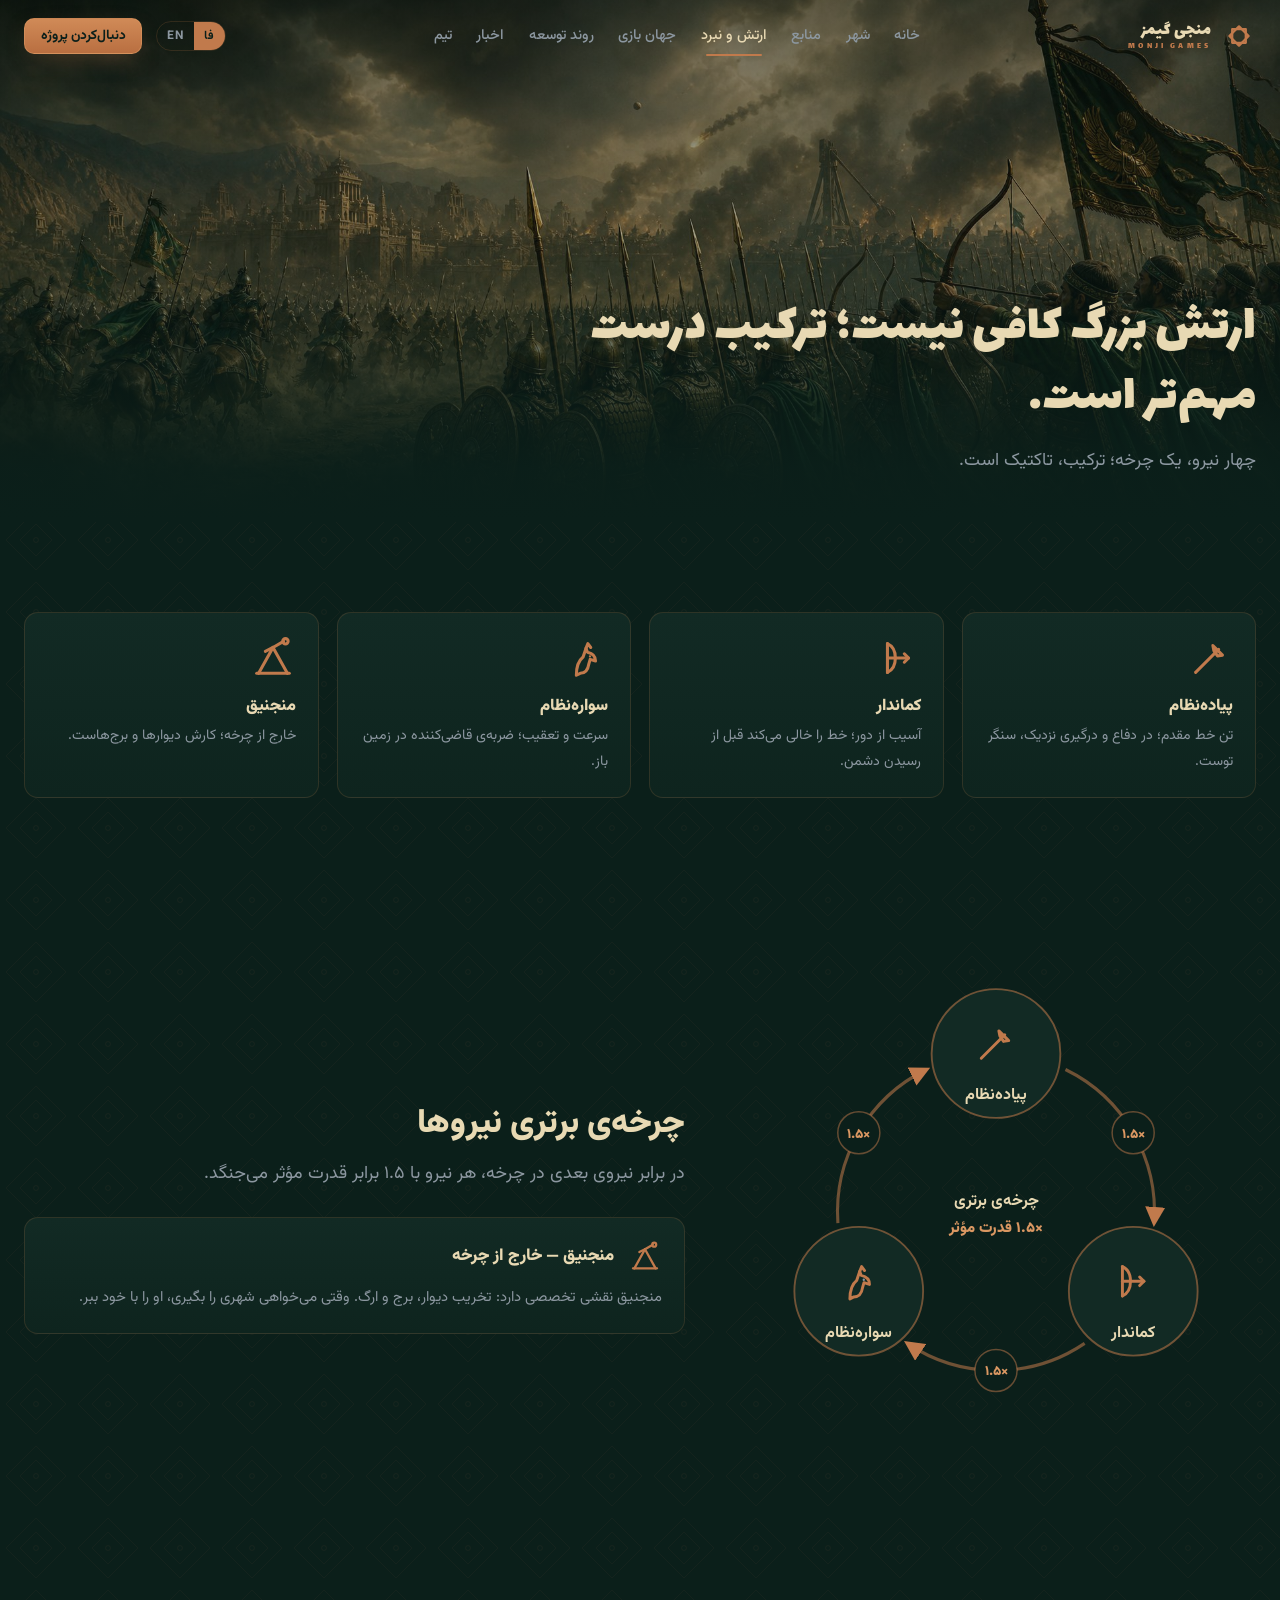
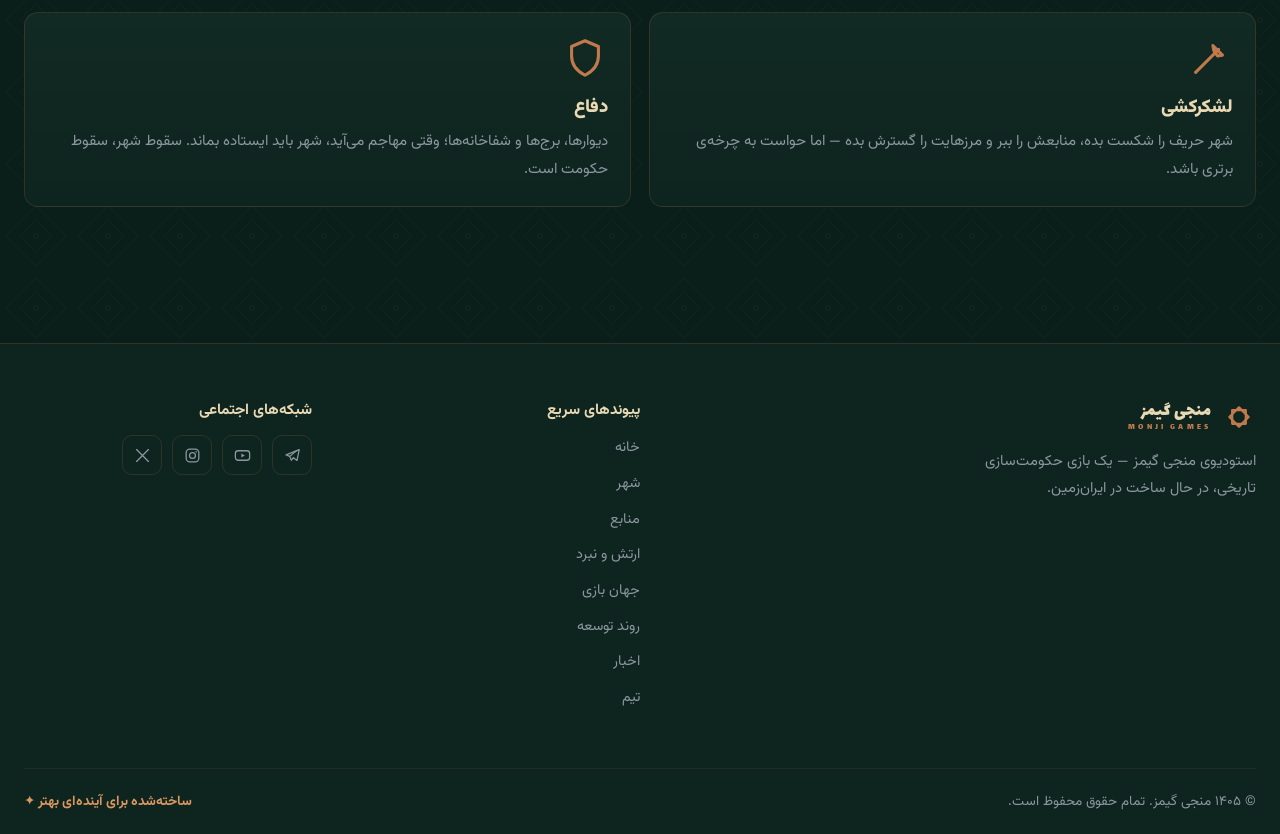
==== army.html @ e93cd84f "سایت منجی" ====
<!doctype html>
<html lang="fa" dir="rtl">
<head>
  <meta charset="utf-8">
  <meta name="viewport" content="width=device-width, initial-scale=1">
  <title data-i18n="title.army">ارتش و نبرد — منجی گیمز</title>
  <meta name="description" content="چهار نیروی ارتش منجی و چرخه‌ی برتری آن‌ها؛ منجنیق، لشکرکشی و دفاع.">
  <link rel="icon" type="image/svg+xml" href="images/favicon.svg">
  <link rel="stylesheet" href="assets/css/fonts.css">
  <link rel="stylesheet" href="assets/css/main.css">
</head>
<body data-page="army">
  <a class="skip" href="#main">پرش به محتوا</a>
  <header id="siteHeader" class="site-header"></header>

  <main id="main">
    <!-- آرتورک سینمایی میدان نبرد + تیتر (spec §6.4) -->
    <section class="page-hero">
      <div class="ph-bg"><img src="images/battle-hero.jpg" alt="میدان نبرد — پیاده‌نظام، کماندار، سواره‌نظام و منجنیق"></div>
      <div class="container">
        <h1 data-i18n="army.hero.t">ارتش بزرگ کافی نیست؛ ترکیب درست مهم‌تر است.</h1>
        <p class="lead" data-i18n="army.hero.s">چهار نیرو، یک چرخه؛ ترکیب، تاکتیک است.</p>
      </div>
    </section>

    <!-- ۴ کارت نیرو -->
    <section class="section">
      <div class="container">
        <div class="unit-grid">
          <article class="card unit-card reveal">
            <span class="fc-icon"><svg viewBox="0 0 24 24" fill="none" stroke="currentColor" stroke-width="1.6" stroke-linecap="round" stroke-linejoin="round" aria-hidden="true"><path d="M4.5 19.5l12-12"/><path d="M13.5 5.5l5 5-2.6.4L14 8.1z"/></svg></span>
            <h3 data-i18n="army.u1.t">پیاده‌نظام</h3>
            <p data-i18n="army.u1.l">تن خط مقدم؛ در دفاع و درگیری نزدیک، سنگر توست.</p>
          </article>
          <article class="card unit-card reveal">
            <span class="fc-icon"><svg viewBox="0 0 24 24" fill="none" stroke="currentColor" stroke-width="1.6" stroke-linecap="round" stroke-linejoin="round" aria-hidden="true"><path d="M6.5 4.5c5.5 2.5 5.5 12.5 0 15"/><path d="M6.5 4.5v15"/><path d="M6.5 12h11"/><path d="M17.5 12l-2.2-2.2M17.5 12l-2.2 2.2"/></svg></span>
            <h3 data-i18n="army.u2.t">کماندار</h3>
            <p data-i18n="army.u2.l">آسیب از دور؛ خط را خالی می‌کند قبل از رسیدن دشمن.</p>
          </article>
          <article class="card unit-card reveal">
            <span class="fc-icon"><svg viewBox="0 0 24 24" fill="none" stroke="currentColor" stroke-width="1.6" stroke-linecap="round" stroke-linejoin="round" aria-hidden="true"><path d="M7.5 21c0-4.5 1-7.5 3.5-9.5L12.5 7l.8 2c2.8.6 4.2 2.4 4.2 4.6l-2.8-.9-.7 2.4c-.5 3.3-2.3 4.9-4.5 4.9z"/><circle cx="14.6" cy="11.2" r=".6" fill="currentColor" stroke="none"/><path d="M12.5 7l1-2.5 1.5 2"/></svg></span>
            <h3 data-i18n="army.u3.t">سواره‌نظام</h3>
            <p data-i18n="army.u3.l">سرعت و تعقیب؛ ضربه‌ی قاضی‌کننده در زمین باز.</p>
          </article>
          <article class="card unit-card reveal">
            <span class="fc-icon"><svg viewBox="0 0 24 24" fill="none" stroke="currentColor" stroke-width="1.6" stroke-linecap="round" stroke-linejoin="round" aria-hidden="true"><path d="M4.5 20L12 6.5l7.5 13.5"/><path d="M3.5 20h17"/><path d="M12 6.5l5.5-3.2"/><circle cx="18.5" cy="3.3" r="1.4"/><path d="M12 6.5l-4 2"/></svg></span>
            <h3 data-i18n="army.u4.t">منجنیق</h3>
            <p data-i18n="army.u4.l">خارج از چرخه؛ کارش دیوارها و برج‌هاست.</p>
          </article>
        </div>
      </div>
    </section>

    <!-- چرخه برتری نیروها (SVG مقیاس‌پذیر با Viewbox نسبی) + منجنیق جدا -->
    <section class="section-sm">
      <div class="container">
        <div class="cycle-wrap reveal">
          <div id="cycleSvg" aria-label="چرخه‌ی برتری نیروها"></div>
          <div class="cycle-aside">
            <h2 class="h-section" data-i18n="army.cycle.h">چرخه‌ی برتری نیروها</h2>
            <p class="lead" data-i18n="army.cycle.note">در برابر نیروی بعدی در چرخه، هر نیرو با ۱.۵ برابر قدرت مؤثر می‌جنگد.</p>
            <div class="card treb-note">
              <div class="treb-head">
                <span class="fc-icon sm"><svg viewBox="0 0 24 24" fill="none" stroke="currentColor" stroke-width="1.6" stroke-linecap="round" stroke-linejoin="round" aria-hidden="true"><path d="M4.5 20L12 6.5l7.5 13.5"/><path d="M3.5 20h17"/><path d="M12 6.5l5.5-3.2"/><circle cx="18.5" cy="3.3" r="1.4"/><path d="M12 6.5l-4 2"/></svg></span>
                <h3 data-i18n="army.treb.h">منجنیق — خارج از چرخه</h3>
              </div>
              <p data-i18n="army.treb.p">منجنیق نقشی تخصصی دارد: تخریب دیوار، برج و ارگ. وقتی می‌خواهی شهری را بگیری، او را با خود ببر.</p>
            </div>
          </div>
        </div>
      </div>
    </section>

    <!-- دو کارت پایانی: لشکرکشی / دفاع -->
    <section class="section-sm">
      <div class="container">
        <div class="camp-grid">
          <article class="card camp-card reveal">
            <span class="fc-icon"><svg viewBox="0 0 24 24" fill="none" stroke="currentColor" stroke-width="1.6" stroke-linecap="round" stroke-linejoin="round" aria-hidden="true"><path d="M4.5 19.5l12-12"/><path d="M13.5 5.5l5 5-2.6.4L14 8.1z"/></svg></span>
            <h3 data-i18n="army.camp.h">لشکرکشی</h3>
            <p data-i18n="army.camp.p">شهر حریف را شکست بده، منابعش را ببر و مرزهایت را گسترش بده — اما حواست به چرخه‌ی برتری باشد.</p>
          </article>
          <article class="card camp-card reveal">
            <span class="fc-icon"><svg viewBox="0 0 24 24" fill="none" stroke="currentColor" stroke-width="1.6" stroke-linecap="round" stroke-linejoin="round" aria-hidden="true"><path d="M12 3l7 3v5c0 5-3 8-7 10-4-2-7-5-7-10V6z"/></svg></span>
            <h3 data-i18n="army.def.h">دفاع</h3>
            <p data-i18n="army.def.p">دیوارها، برج‌ها و شفاخانه‌ها؛ وقتی مهاجم می‌آید، شهر باید ایستاده بماند. سقوط شهر، سقوط حکومت است.</p>
          </article>
        </div>
      </div>
    </section>
  </main>

  <footer id="siteFooter" class="site-footer"></footer>
  <div id="modals"></div>

  <script>window.MJ_CONFIG = window.MJ_CONFIG || {};</script>
  <script src="assets/js/i18n.js"></script>
  <script src="assets/js/data-fallback.js"></script>
  <script src="assets/js/main.js"></script>
</body>
</html>
---- assets/css/fonts.css ----
@font-face{font-family:'Cinzel';font-style:normal;font-weight:600;font-display:swap;src:url('../fonts/Cinzel-600-latin.woff2') format('woff2');}
@font-face{font-family:'Cinzel';font-style:normal;font-weight:700;font-display:swap;src:url('../fonts/Cinzel-700-latin.woff2') format('woff2');}
@font-face{font-family:'Cormorant';font-style:italic;font-weight:500;font-display:swap;src:url('../fonts/Cormorant-500i-latin.woff2') format('woff2');}
@font-face{font-family:'Cormorant';font-style:normal;font-weight:500;font-display:swap;src:url('../fonts/Cormorant-500-latin.woff2') format('woff2');}
@font-face{font-family:'Cormorant';font-style:normal;font-weight:600;font-display:swap;src:url('../fonts/Cormorant-600-latin.woff2') format('woff2');}
@font-face{font-family:'Inter';font-style:normal;font-weight:400;font-display:swap;src:url('../fonts/Inter-400-latin.woff2') format('woff2');}
@font-face{font-family:'Inter';font-style:normal;font-weight:600;font-display:swap;src:url('../fonts/Inter-600-latin.woff2') format('woff2');}
@font-face{font-family:'Inter';font-style:normal;font-weight:700;font-display:swap;src:url('../fonts/Inter-700-latin.woff2') format('woff2');}
@font-face{font-family:'Lalezar';font-style:normal;font-weight:400;font-display:swap;src:url('../fonts/Lalezar-400-arabic.woff2') format('woff2');}
@font-face{font-family:'Lalezar';font-style:normal;font-weight:400;font-display:swap;src:url('../fonts/Lalezar-400-latin.woff2') format('woff2');}
@font-face{font-family:'Vazirmatn';font-style:normal;font-weight:400;font-display:swap;src:url('../fonts/Vazirmatn-400-arabic.woff2') format('woff2');}
@font-face{font-family:'Vazirmatn';font-style:normal;font-weight:400;font-display:swap;src:url('../fonts/Vazirmatn-400-latin.woff2') format('woff2');}
@font-face{font-family:'Vazirmatn';font-style:normal;font-weight:500;font-display:swap;src:url('../fonts/Vazirmatn-500-arabic.woff2') format('woff2');}
@font-face{font-family:'Vazirmatn';font-style:normal;font-weight:500;font-display:swap;src:url('../fonts/Vazirmatn-500-latin.woff2') format('woff2');}
@font-face{font-family:'Vazirmatn';font-style:normal;font-weight:700;font-display:swap;src:url('../fonts/Vazirmatn-700-arabic.woff2') format('woff2');}
@font-face{font-family:'Vazirmatn';font-style:normal;font-weight:700;font-display:swap;src:url('../fonts/Vazirmatn-700-latin.woff2') format('woff2');}
@font-face{font-family:'Vazirmatn';font-style:normal;font-weight:900;font-display:swap;src:url('../fonts/Vazirmatn-900-arabic.woff2') format('woff2');}
@font-face{font-family:'Vazirmatn';font-style:normal;font-weight:900;font-display:swap;src:url('../fonts/Vazirmatn-900-latin.woff2') format('woff2');}
@font-face{font-family:'Gulzar';font-style:normal;font-weight:400;font-display:swap;src:url('../fonts/Gulzar-400-arabic.woff2') format('woff2');}
@font-face{font-family:'Gulzar';font-style:normal;font-weight:400;font-display:swap;src:url('../fonts/Gulzar-400-latin.woff2') format('woff2');}
---- assets/css/main.css ----
/* ============================================================
   Monji Games — Design System (spec §2)
   Palette: deep emerald / copper / desert beige
   ============================================================ */

:root {
  --bg: #0B1F1A;
  --surface: #122A24;
  --surface-2: #0E241E;
  --copper: #C17A4C;
  --copper-light: #DA9762;
  --copper-dim: rgba(193, 122, 76, .22);
  --beige: #E8D9B3;
  --steel: #8C97A0;
  --abyss: #05100D;
  --line: rgba(193, 122, 76, .18);
  --font-body: 'Vazirmatn', 'Inter', system-ui, sans-serif;
  --font-display: 'Lalezar', 'Cinzel', serif;
  --font-quote: 'Gulzar', 'Cormorant', serif;
  --radius: 14px;
  --header-h: 72px;
  --maxw: 1360px;
  --pattern: url("data:image/svg+xml,%3Csvg xmlns='http://www.w3.org/2000/svg' width='72' height='72' viewBox='0 0 72 72'%3E%3Cg fill='none' stroke='%23C17A4C' stroke-opacity='0.05'%3E%3Cpath d='M36 6L66 36L36 66L6 36Z'/%3E%3Cpath d='M36 20L52 36L36 52L20 36Z'/%3E%3Ccircle cx='36' cy='36' r='2.5'/%3E%3C/g%3E%3C/svg%3E");
}

html[lang="en"] {
  --font-body: 'Inter', 'Vazirmatn', system-ui, sans-serif;
  --font-display: 'Cinzel', 'Lalezar', serif;
  --font-quote: 'Cormorant', 'Gulzar', serif;
}

/* ---------- base ---------- */
* { box-sizing: border-box; }
html { scroll-behavior: smooth; }
body {
  margin: 0;
  background-color: var(--bg);
  background-image: var(--pattern);
  color: var(--steel);
  font-family: var(--font-body);
  font-size: 16px;
  line-height: 1.85;
  -webkit-font-smoothing: antialiased;
  min-height: 100vh;
}
body.no-scroll { overflow: hidden; }
img { max-width: 100%; display: block; }
a { color: inherit; text-decoration: none; }
button { font-family: inherit; cursor: pointer; }
h1, h2, h3, h4 { color: var(--beige); line-height: 1.4; margin: 0; font-weight: 900; }
::selection { background: rgba(193, 122, 76, .35); color: var(--beige); }
:focus-visible { outline: 2px solid var(--copper-light); outline-offset: 2px; border-radius: 4px; }

.skip {
  position: absolute; inset-inline-start: 12px; top: -70px; z-index: 200;
  background: var(--copper); color: #0B1F1A; padding: .6em 1.1em; border-radius: 8px;
  font-weight: 700; transition: top .2s;
}
.skip:focus { top: 12px; }

/* ---------- layout ---------- */
.container { width: 100%; max-width: var(--maxw); margin-inline: auto; padding-inline: 24px; }
.section { padding-block: clamp(48px, 7vw, 96px); position: relative; }
.section-sm { padding-block: clamp(32px, 5vw, 64px); position: relative; }
.lead { font-size: clamp(1rem, 1.4vw, 1.12rem); color: var(--steel); max-width: 62ch; margin: 0; }
.center { margin-inline: auto; text-align: center; }
.eyebrow { color: var(--copper-light); font-size: .85rem; letter-spacing: .16em; font-weight: 700; margin: 0 0 4px; }

.h-section { font-size: clamp(1.55rem, 2.6vw, 2.2rem); }
html[lang="en"] .h-section { font-family: var(--font-display); font-weight: 700; letter-spacing: .02em; }

/* ---------- ornament divider ---------- */
.ornament { display: flex; align-items: center; justify-content: center; gap: 12px; color: var(--copper); margin-block: 6px; }
.ornament::before, .ornament::after {
  content: ""; height: 1px; width: min(150px, 24vw);
  background: linear-gradient(90deg, transparent, var(--copper-dim));
}
.ornament::after { background: linear-gradient(90deg, var(--copper-dim), transparent); }
.ornament svg { width: 13px; height: 13px; flex: 0 0 auto; }

/* ---------- buttons ---------- */
.btn {
  display: inline-flex; align-items: center; justify-content: center; gap: .6em;
  padding: .72em 1.55em; border-radius: 10px; border: 1px solid transparent;
  font-weight: 700; font-size: .95rem; line-height: 1.5; transition: all .25s ease;
  font-family: var(--font-body);
}
.btn-primary {
  background: linear-gradient(180deg, #D08A57, #B96F41); color: #0B1F1A;
  border-color: rgba(218, 151, 98, .55);
  box-shadow: 0 8px 26px -10px rgba(193, 122, 76, .5);
}
.btn-primary:hover { background: linear-gradient(180deg, #DA9762, #C17A4C); transform: translateY(-2px); box-shadow: 0 12px 30px -10px rgba(193, 122, 76, .65); }
.btn-outline { background: transparent; color: var(--beige); border-color: var(--copper-dim); }
.btn-outline:hover { border-color: var(--copper); color: var(--copper-light); background: rgba(193, 122, 76, .08); }
.btn-sm { padding: .5em 1.15em; font-size: .85rem; }

/* ---------- header ---------- */
.site-header {
  position: fixed; inset-inline: 0; top: 0; z-index: 90;
  border-bottom: 1px solid transparent;
  transition: background .35s ease, border-color .35s ease, box-shadow .35s ease;
}
.site-header.solid {
  background: rgba(11, 31, 26, .9);
  backdrop-filter: blur(14px); -webkit-backdrop-filter: blur(14px);
  border-bottom-color: var(--line);
  box-shadow: 0 10px 30px -18px rgba(0, 0, 0, .6);
}
.header-inner { display: flex; align-items: center; gap: 20px; height: var(--header-h); position: relative; }
.logo { display: inline-flex; align-items: center; gap: 11px; }
.logo-mark { display: grid; place-items: center; }
.logo-mark svg { width: 34px; height: 34px; color: var(--copper); }
.logo-text { display: flex; flex-direction: column; line-height: 1.25; }
.logo-text b { color: var(--beige); font-family: var(--font-display); font-weight: 400; font-size: 1.12rem; }
html[lang="en"] .logo-text b { font-weight: 700; }
.logo-text i { font-style: normal; font-family: var(--font-display); font-size: .52rem; letter-spacing: .38em; color: var(--copper); }
.main-nav { display: flex; gap: 2px; margin-inline: auto; }
.nav-link {
  padding: .5em .78em; color: var(--steel); font-size: .9rem; font-weight: 500;
  border-radius: 8px; position: relative; white-space: nowrap; transition: color .2s;
}
.nav-link:hover { color: var(--beige); }
.nav-link[aria-current="page"] { color: var(--beige); }
.nav-link[aria-current="page"]::after {
  content: ""; position: absolute; inset-inline: 16px; bottom: 1px; height: 2px;
  background: var(--copper); border-radius: 2px;
}
.header-actions { display: flex; align-items: center; gap: 14px; }
.lang-switch { display: flex; border: 1px solid var(--line); border-radius: 999px; overflow: hidden; }
.lang-btn {
  background: transparent; border: 0; color: var(--steel); font-size: .75rem; font-weight: 700;
  padding: .4em .85em; letter-spacing: .06em; transition: all .2s;
}
.lang-btn:hover { color: var(--beige); }
.lang-btn[aria-pressed="true"] { background: var(--copper); color: #0B1F1A; }

.menu-btn { display: none; flex-direction: column; gap: 5px; background: none; border: 0; width: 44px; height: 44px; align-items: center; justify-content: center; }
.menu-btn span { width: 22px; height: 2px; background: var(--beige); border-radius: 2px; transition: transform .3s, opacity .3s; }
.menu-btn.open span:nth-child(1) { transform: translateY(7px) rotate(45deg); }
.menu-btn.open span:nth-child(2) { opacity: 0; }
.menu-btn.open span:nth-child(3) { transform: translateY(-7px) rotate(-45deg); }

/* mobile menu */
.mobile-menu {
  position: fixed; inset: 0; z-index: 80;
  background: rgba(5, 16, 13, .97);
  backdrop-filter: blur(10px); -webkit-backdrop-filter: blur(10px);
  display: flex; flex-direction: column; padding: calc(var(--header-h) + 18px) 26px 40px;
  opacity: 0; visibility: hidden; transform: translateY(-10px);
  transition: opacity .3s, transform .3s, visibility .3s;
  overflow-y: auto;
}
.mobile-menu.open { opacity: 1; visibility: visible; transform: none; }
.mm-top { display: flex; justify-content: space-between; align-items: center; gap: 12px; margin-bottom: 22px; }
.mm-link {
  font-size: 1.2rem; color: var(--beige); padding: .6em .2em; font-weight: 700;
  border-bottom: 1px solid rgba(193, 122, 76, .12);
}
.mm-link[aria-current="page"] { color: var(--copper-light); }

/* ---------- hero (home, split) ---------- */
.hero {
  position: relative; min-height: 100svh; display: flex; align-items: center;
  padding-top: calc(var(--header-h) + 40px); padding-bottom: 60px; overflow: hidden;
}
.hero::before {
  content: ""; position: absolute; inset: 0; pointer-events: none;
  background:
    radial-gradient(55% 45% at 82% 18%, rgba(193, 122, 76, .13), transparent 62%),
    radial-gradient(45% 40% at 12% 88%, rgba(193, 122, 76, .08), transparent 60%);
}
.hero-grid {
  display: grid; grid-template-columns: repeat(12, 1fr); gap: 32px;
  align-items: center; position: relative; width: 100%;
}
.hero-copy { grid-column: span 6; }
.hero-art { grid-column: span 6; position: relative; }
.hero .eyebrow { display: inline-block; border: 1px solid var(--copper-dim); border-radius: 999px; padding: .35em 1.1em; letter-spacing: .1em; font-size: .78rem; background: rgba(193, 122, 76, .05); }
.hero h1 {
  font-family: var(--font-display); font-weight: 400;
  font-size: clamp(2.05rem, 4.6vw, 3.9rem); line-height: 1.32; margin: 18px 0 16px;
}
html[lang="en"] .hero h1 { font-weight: 700; line-height: 1.25; }
.hero-sub { font-size: clamp(1rem, 1.35vw, 1.13rem); max-width: 52ch; margin: 0 0 30px; }
.hero-ctas { display: flex; gap: 14px; flex-wrap: wrap; }
.art-frame {
  position: relative; border: 1px solid var(--copper-dim); border-radius: 18px;
  overflow: hidden; aspect-ratio: 4 / 5;
  box-shadow: 0 34px 90px -32px rgba(0, 0, 0, .75);
  background: var(--surface);
}
.art-frame img { width: 100%; height: 100%; object-fit: cover; }
.art-frame::after {
  content: ""; position: absolute; inset: 0; pointer-events: none;
  background: linear-gradient(180deg, rgba(5, 16, 13, .12) 0%, transparent 45%, rgba(5, 16, 13, .55) 100%);
}
/* decorative corner accents (spec §2.4) */
.frame-corners::before {
  content: ""; position: absolute; inset: -11px; pointer-events: none; z-index: 2;
  opacity: .75;
  background:
    linear-gradient(var(--copper), var(--copper)) left top / 26px 2px,
    linear-gradient(var(--copper), var(--copper)) left top / 2px 26px,
    linear-gradient(var(--copper), var(--copper)) right top / 26px 2px,
    linear-gradient(var(--copper), var(--copper)) right top / 2px 26px,
    linear-gradient(var(--copper), var(--copper)) left bottom / 26px 2px,
    linear-gradient(var(--copper), var(--copper)) left bottom / 2px 26px,
    linear-gradient(var(--copper), var(--copper)) right bottom / 26px 2px,
    linear-gradient(var(--copper), var(--copper)) right bottom / 2px 26px;
  background-repeat: no-repeat;
}

/* ---------- page hero (banner) ---------- */
.page-hero {
  position: relative; min-height: 58vh; display: flex; align-items: flex-end;
  padding-top: calc(var(--header-h) + 60px); padding-bottom: 44px; overflow: hidden;
}
.ph-bg { position: absolute; inset: 0; }
.ph-bg img { width: 100%; height: 100%; object-fit: cover; }
.ph-bg::after {
  content: ""; position: absolute; inset: 0;
  background: linear-gradient(180deg, rgba(5, 16, 13, .58) 0%, rgba(11, 31, 26, .3) 42%, rgba(11, 31, 26, .97) 90%, var(--bg) 100%);
}
.page-hero .container { position: relative; }
.page-hero h1 { font-family: var(--font-display); font-weight: 400; font-size: clamp(1.9rem, 4.2vw, 3.3rem); line-height: 1.32; max-width: 24ch; }
html[lang="en"] .page-hero h1 { font-weight: 700; }
.page-hero .lead { margin-top: 12px; max-width: 60ch; }

/* compact centered page head (no banner) */
.page-head { padding-top: calc(var(--header-h) + 56px); padding-bottom: 8px; text-align: center; }
.page-head h1 { font-family: var(--font-display); font-weight: 400; font-size: clamp(1.9rem, 4vw, 3rem); line-height: 1.35; }
html[lang="en"] .page-head h1 { font-weight: 700; }
.page-head .lead { margin-inline: auto; margin-top: 10px; }

/* ---------- cards ---------- */
.card {
  background: linear-gradient(180deg, var(--surface), var(--surface-2));
  border: 1px solid var(--line); border-radius: var(--radius);
  padding: 22px; position: relative;
  transition: transform .25s ease, border-color .25s ease, box-shadow .25s ease;
}
.card:hover { transform: translateY(-4px); border-color: rgba(193, 122, 76, .45); box-shadow: 0 20px 44px -22px rgba(0, 0, 0, .7); }
.fc-icon { display: block; color: var(--copper); width: 46px; height: 46px; margin-bottom: 14px; }
.fc-icon svg { width: 100%; height: 100%; }
.fc-icon.sm { width: 34px; height: 34px; margin-bottom: 0; }

.feature-grid { display: grid; grid-template-columns: repeat(4, 1fr); gap: 18px; }
.feature-card h3 { font-size: 1.02rem; margin-bottom: 6px; transition: color .2s; }
.feature-card:hover h3 { color: var(--copper-light); }
.feature-card p { margin: 0; font-size: .9rem; }

/* ---------- tabs (city) ---------- */
.tabs { display: flex; gap: 6px; border-bottom: 1px solid var(--line); overflow-x: auto; scrollbar-width: none; }
.tabs::-webkit-scrollbar { display: none; }
.tab {
  flex: 0 0 auto; background: none; border: 0; color: var(--steel);
  font-size: .95rem; font-weight: 700; padding: .7em 1.25em;
  border-bottom: 2px solid transparent; margin-bottom: -1px; white-space: nowrap; transition: color .2s, border-color .2s;
}
.tab:hover { color: var(--beige); }
.tab[aria-selected="true"] { color: var(--beige); border-bottom-color: var(--copper); }

/* ---------- item cards (city / buildings) ---------- */
.items-grid { display: grid; grid-template-columns: repeat(4, 1fr); gap: 18px; margin-top: 28px; }
.item-card { padding: 0; overflow: hidden; display: flex; flex-direction: column; }
.ic-media { position: relative; aspect-ratio: 16 / 10; overflow: hidden; background: var(--surface-2); }
.ic-media img { width: 100%; height: 100%; object-fit: cover; transition: transform .5s ease; }
.item-card:hover .ic-media img { transform: scale(1.05); }
.ic-media::after { content: ""; position: absolute; inset: 0; background: linear-gradient(180deg, transparent 52%, rgba(5, 16, 13, .55)); }
.ic-body { padding: 16px 18px 18px; display: flex; flex-direction: column; gap: 6px; flex: 1; }
.ic-name { font-size: 1rem; }
.ic-line { font-size: .87rem; margin: 0; flex: 1; }
.ic-chevron { width: 20px; height: 20px; color: var(--copper); margin-top: 4px; transition: transform .25s; }
.ic-chevron svg { width: 100%; height: 100%; }
[dir="rtl"] .ic-chevron svg { transform: scaleX(-1); }
[dir="rtl"] .item-card:hover .ic-chevron { transform: translateX(-4px); }
[dir="ltr"] .item-card:hover .ic-chevron { transform: translateX(4px); }

/* ---------- resource cards ---------- */
.res-grid { display: grid; grid-template-columns: repeat(3, 1fr); gap: 18px; }
.res-card { display: flex; gap: 16px; align-items: flex-start; }
.res-card:hover h3 { color: var(--copper-light); }
.rc-icon {
  width: 48px; height: 48px; flex: 0 0 48px; color: var(--copper);
  border: 1px solid var(--line); border-radius: 12px;
  display: grid; place-items: center; background: rgba(193, 122, 76, .06);
}
.rc-icon svg { width: 26px; height: 26px; }
.res-card h3 { font-size: 1.02rem; margin-bottom: 4px; transition: color .2s; }
.res-card p { margin: 0; font-size: .88rem; }

/* callout ("ارتشت هزینه دارد") */
.callout {
  display: grid; grid-template-columns: auto 1fr; gap: 26px; align-items: center;
  background: linear-gradient(120deg, rgba(193, 122, 76, .1), transparent 55%), var(--surface);
  border: 1px solid var(--line); border-radius: 18px; padding: 30px 34px; position: relative; overflow: hidden;
}
.callout .co-icon { width: 64px; height: 64px; color: var(--copper); }
.callout .co-icon svg { width: 100%; height: 100%; }
.callout h3 { font-size: 1.28rem; margin-bottom: 8px; }
.callout p { margin: 0; max-width: 72ch; }

/* ---------- army ---------- */
.unit-grid { display: grid; grid-template-columns: repeat(4, 1fr); gap: 18px; }
.unit-card h3 { font-size: 1.02rem; margin-bottom: 6px; }
.unit-card:hover h3 { color: var(--copper-light); }
.unit-card p { margin: 0; font-size: .88rem; }

.cycle-wrap { display: grid; grid-template-columns: minmax(280px, 520px) 1fr; gap: clamp(28px, 4vw, 56px); align-items: center; }
.cycle-svg { width: 100%; height: auto; }
.cycle-svg text { font-family: var(--font-body); }
.cycle-aside .lead { margin-top: 10px; }
.treb-note { margin-top: 26px; }
.treb-head { display: flex; align-items: center; gap: 14px; margin-bottom: 10px; }
.treb-head h3 { font-size: 1.05rem; }
.treb-note p { margin: 0; font-size: .92rem; }

.camp-grid { display: grid; grid-template-columns: 1fr 1fr; gap: 18px; }
.camp-card h3 { font-size: 1.15rem; margin-bottom: 8px; }
.camp-card p { margin: 0; font-size: .94rem; }

/* ---------- world ---------- */
.world-grid { grid-template-columns: repeat(3, 1fr); }
.map-note {
  display: flex; gap: 20px; align-items: center; margin-top: 28px;
  border: 1px dashed var(--copper-dim); border-radius: 18px; padding: 26px 28px;
  background: rgba(193, 122, 76, .03);
}
.map-note .mn-icon { width: 52px; height: 52px; flex: 0 0 52px; color: var(--copper); }
.map-note .mn-icon svg { width: 100%; height: 100%; }
.map-note h3 { font-size: 1.05rem; margin-bottom: 4px; }
.map-note p { margin: 0; font-size: .9rem; }

/* ---------- level progression (city) ---------- */
.level-compare { text-align: center; }
.level-grid { display: flex; align-items: center; justify-content: center; gap: 24px; margin-top: 36px; max-width: 880px; margin-inline: auto; }
.level-card { margin: 0; background: var(--surface); border: 1px solid var(--line); border-radius: 18px; padding: 28px 26px 20px; flex: 1; text-align: center; }
.lv-art svg { width: 100%; max-width: 250px; height: auto; color: var(--copper); }
.level-card figcaption { margin-top: 12px; color: var(--beige); font-weight: 700; font-size: .95rem; }
.lv-up { border-color: rgba(193, 122, 76, .45); background: linear-gradient(180deg, rgba(193, 122, 76, .09), var(--surface)); }
.level-arrow { color: var(--copper); flex: 0 0 auto; }
.level-arrow svg { width: 42px; height: 42px; }
[dir="rtl"] .level-arrow { transform: scaleX(-1); }

/* ---------- progress page ---------- */
.ring-wrap { display: flex; flex-direction: column; align-items: center; gap: 4px; }
.ring { position: relative; width: clamp(220px, 32vw, 320px); aspect-ratio: 1; }
.ring svg { width: 100%; height: 100%; transform: rotate(-90deg); }
.ring-bg { fill: none; stroke: rgba(193, 122, 76, .14); stroke-width: 10; }
.ring-fg {
  fill: none; stroke: url(#ringGrad); stroke-width: 10; stroke-linecap: round;
  stroke-dasharray: 540.354; stroke-dashoffset: 540.354;
  transition: stroke-dashoffset 1.5s cubic-bezier(.22, .8, .3, 1);
}
.ring-center { position: absolute; inset: 0; display: grid; place-content: center; text-align: center; }
.ring-num {
  font-family: var(--font-display); font-weight: 400;
  font-size: clamp(2.5rem, 5vw, 3.7rem); color: var(--beige); line-height: 1.1;
  font-variant-numeric: tabular-nums;
}
html[lang="en"] .ring-num { font-weight: 700; }
.ring-label { color: var(--steel); font-size: .9rem; margin-top: 4px; }

.rows-title { text-align: center; margin-top: clamp(40px, 6vw, 64px); }
.rows { max-width: 760px; margin: 28px auto 0; display: flex; flex-direction: column; gap: 20px; }
.thin-progress { display: grid; grid-template-columns: minmax(130px, 220px) 1fr auto; align-items: center; gap: 18px; }
.tp-name { color: var(--beige); font-weight: 700; font-size: .95rem; }
.tp-bar {
  height: 6px; background: rgba(5, 16, 13, .75);
  border: 1px solid rgba(193, 122, 76, .12); border-radius: 999px; overflow: hidden;
}
.tp-fill {
  display: block; height: 100%; width: 0;
  background: linear-gradient(90deg, #8F5730, var(--copper), var(--copper-light));
  border-radius: 999px; transition: width 1.3s cubic-bezier(.22, .8, .3, 1);
}
.in .tp-fill { width: var(--p); }
.tp-pct { color: var(--copper-light); font-weight: 900; font-variant-numeric: tabular-nums; font-size: .95rem; min-width: 4ch; text-align: end; }

.tri-grid { display: grid; grid-template-columns: repeat(3, 1fr); gap: 18px; margin-top: clamp(40px, 6vw, 64px); }
.tri-card .t-label { color: var(--copper-light); font-size: .82rem; font-weight: 700; letter-spacing: .08em; display: block; margin-bottom: 8px; }
.tri-card p { margin: 0; font-size: .95rem; color: var(--steel); }
.prog-note { text-align: center; margin-top: 44px; font-size: .83rem; color: var(--steel); opacity: .8; }

/* home calm section */
.calm-inner { max-width: 640px; margin-inline: auto; text-align: center; }
.calm-quote { font-size: clamp(1.02rem, 1.6vw, 1.2rem); color: var(--steel); margin: 18px 0 0; max-width: 48ch; margin-inline: auto; }
.calm-bar { display: flex; align-items: center; gap: 16px; max-width: 440px; margin: 26px auto 8px; }
.calm-bar .tp-bar { flex: 1; height: 8px; border-width: 1px; }
.calm-pct { color: var(--copper-light); font-weight: 900; font-variant-numeric: tabular-nums; }
.calm-label { font-size: .85rem; margin: 0 0 18px; }

/* ---------- team ---------- */
.team-title { font-family: var(--font-display); font-weight: 400; font-size: clamp(1.6rem, 3.2vw, 2.5rem); max-width: 24ch; margin-inline: auto; }
html[lang="en"] .team-title { font-weight: 700; }
.team-row { display: grid; gap: 18px; margin-bottom: 18px; }
.team-row-5 { grid-template-columns: repeat(5, 1fr); }
.team-row-4 { grid-template-columns: repeat(4, 1fr); width: calc(80% - 3.6px); margin-inline: auto; }
.team-card { margin: 0; text-align: center; }
.tc-media {
  position: relative; border-radius: 16px; overflow: hidden; aspect-ratio: 3 / 4;
  background: var(--surface); border: 1px solid var(--line);
  transition: border-color .25s, box-shadow .25s;
}
.tc-media img { width: 100%; height: 100%; object-fit: cover; }
.tc-media::after { content: ""; position: absolute; inset: 0; background: linear-gradient(180deg, transparent 58%, rgba(5, 16, 13, .5)); pointer-events: none; }
.team-card:hover .tc-media { border-color: rgba(193, 122, 76, .55); box-shadow: 0 18px 40px -20px rgba(0, 0, 0, .6); }
.team-card figcaption { padding-top: 12px; }
.team-card h3 { font-size: .95rem; }
.team-card p { margin: 2px 0 0; font-size: .8rem; }

/* ---------- news / devlog ---------- */
.pills { display: flex; gap: 8px; overflow-x: auto; padding-bottom: 4px; scrollbar-width: none; }
.pills::-webkit-scrollbar { display: none; }
.pill {
  flex: 0 0 auto; background: transparent; border: 1px solid var(--line); color: var(--steel);
  border-radius: 999px; padding: .45em 1.25em; font-size: .88rem; font-weight: 700; transition: all .2s;
}
.pill:hover { color: var(--beige); border-color: var(--copper-dim); }
.pill.active { background: rgba(193, 122, 76, .12); border-color: var(--copper); color: var(--copper-light); }

.featured {
  display: grid; grid-template-columns: 7fr 5fr; gap: 0; align-items: stretch;
  background: linear-gradient(180deg, var(--surface), var(--surface-2));
  border: 1px solid var(--line); border-radius: 18px; overflow: hidden; margin-top: 24px;
}
.feat-media { position: relative; min-height: 260px; overflow: hidden; cursor: pointer; }
.feat-media img { position: absolute; inset: 0; width: 100%; height: 100%; object-fit: cover; transition: transform .5s ease; }
.feat-media:hover img { transform: scale(1.04); }
.feat-media::after { content: ""; position: absolute; inset: 0; background: linear-gradient(180deg, rgba(5, 16, 13, .1), rgba(5, 16, 13, .35)); }
.play-btn {
  position: absolute; inset: 0; margin: auto; z-index: 2; width: 76px; height: 76px; border-radius: 50%;
  background: rgba(193, 122, 76, .94); display: grid; place-items: center; color: #0B1F1A; border: 0;
  box-shadow: 0 0 0 10px rgba(193, 122, 76, .16), 0 18px 40px -12px rgba(0, 0, 0, .6);
  transition: transform .25s, background .25s;
}
.play-btn svg { width: 30px; height: 30px; }
[dir="rtl"] .play-btn svg { margin-left: 3px; }
[dir="ltr"] .play-btn svg { margin-right: 3px; }
.feat-media:hover .play-btn { transform: scale(1.08); background: var(--copper-light); }
.feat-body { padding: 30px; display: flex; flex-direction: column; justify-content: center; gap: 10px; align-items: flex-start; }
.feat-label { color: var(--copper-light); font-size: .8rem; font-weight: 700; letter-spacing: .08em; margin: 0; }
.feat-body h3 { font-size: clamp(1.15rem, 1.8vw, 1.45rem); }
.feat-body > p { margin: 0; font-size: .95rem; }
.feat-meta { display: flex; gap: 14px; align-items: center; font-size: .83rem; color: var(--steel); flex-wrap: wrap; }
.chip { border: 1px solid var(--line); color: var(--copper-light); border-radius: 999px; padding: .12em .9em; font-size: .75rem; font-weight: 700; }

.news-prev-title { margin-top: clamp(36px, 5vw, 52px); }
.devlog-grid { display: grid; grid-template-columns: repeat(3, 1fr); gap: 18px; margin-top: 24px; }
.thumb-card { padding: 0; overflow: hidden; display: flex; flex-direction: column; cursor: pointer; }
.t-media { position: relative; aspect-ratio: 16 / 9; overflow: hidden; background: var(--surface-2); }
.t-media img { width: 100%; height: 100%; object-fit: cover; transition: transform .5s ease; }
.thumb-card:hover .t-media img { transform: scale(1.05); }
.t-play {
  position: absolute; inset: 0; margin: auto; width: 48px; height: 48px; border-radius: 50%;
  background: rgba(11, 31, 26, .6); border: 1px solid var(--copper); color: var(--copper-light);
  display: grid; place-items: center; opacity: 0; transform: scale(.9); transition: all .25s;
}
.t-play svg { width: 18px; height: 18px; }
.thumb-card:hover .t-play, .thumb-card:focus-visible .t-play { opacity: 1; transform: scale(1); }
.t-body { padding: 16px 18px 18px; display: flex; flex-direction: column; gap: 6px; flex: 1; }
.t-body h3 { font-size: .98rem; }
.t-body p { margin: 0; font-size: .84rem; }

/* ---------- quote banner ---------- */
.quote-banner { text-align: center; padding-block: clamp(56px, 8vw, 96px); position: relative; }
.q-text {
  font-family: var(--font-quote); font-size: clamp(1.5rem, 2.8vw, 2.1rem);
  color: var(--beige); line-height: 2.1; max-width: 30ch; margin: 16px auto 0;
}
html[lang="en"] .q-text { font-style: italic; font-weight: 500; line-height: 1.9; }
.q-by { color: var(--copper); font-size: .9rem; letter-spacing: .12em; margin-top: 6px; }

/* ---------- footer ---------- */
.site-footer { background: var(--surface-2); border-top: 1px solid var(--line); margin-top: clamp(40px, 6vw, 72px); }
.footer-grid { display: grid; grid-template-columns: 2fr 1fr 1fr; gap: 40px; padding-block: 56px; }
.footer-brand .logo { margin-bottom: 14px; }
.footer-brand p { max-width: 34ch; font-size: .92rem; margin: 0; }
.footer-col h4 { font-size: .95rem; margin-bottom: 14px; font-weight: 700; }
.footer-links { list-style: none; margin: 0; padding: 0; display: grid; gap: 9px; font-size: .9rem; }
.footer-links a { transition: color .2s; }
.footer-links a:hover { color: var(--copper-light); }
.social-row { display: flex; gap: 10px; }
.social-btn {
  width: 40px; height: 40px; border: 1px solid var(--line); border-radius: 10px;
  display: grid; place-items: center; color: var(--steel); transition: all .2s;
}
.social-btn svg { width: 19px; height: 19px; }
.social-btn:hover { color: var(--copper-light); border-color: var(--copper); transform: translateY(-2px); }
.footer-bottom {
  border-top: 1px solid rgba(193, 122, 76, .1); padding-block: 20px;
  display: flex; justify-content: space-between; align-items: center; gap: 12px; flex-wrap: wrap; font-size: .85rem;
}
.footer-tagline { color: var(--copper-light); font-weight: 700; }

/* ---------- modals ---------- */
.modal { position: fixed; inset: 0; z-index: 120; display: grid; place-items: center; padding: 24px; visibility: hidden; }
.modal-backdrop { position: absolute; inset: 0; background: rgba(5, 16, 13, .92); backdrop-filter: blur(8px); -webkit-backdrop-filter: blur(8px); opacity: 0; transition: opacity .25s; }
.modal-panel {
  position: relative; background: var(--surface); border: 1px solid var(--line); border-radius: 18px;
  max-width: 920px; width: 100%; max-height: 90vh; overflow: auto;
  transform: translateY(16px) scale(.98); opacity: 0; transition: transform .3s, opacity .3s;
}
.modal.open { visibility: visible; }
.modal.open .modal-backdrop { opacity: 1; }
.modal.open .modal-panel { transform: none; opacity: 1; }
.modal-head {
  display: flex; justify-content: space-between; align-items: center; gap: 16px;
  padding: 16px 22px; border-bottom: 1px solid var(--line); position: sticky; top: 0; background: var(--surface); z-index: 2;
}
.modal-head h3 { font-size: 1.05rem; }
.modal-close {
  background: none; border: 0; color: var(--steel); width: 38px; height: 38px;
  border-radius: 10px; display: grid; place-items: center; flex: 0 0 auto; transition: all .2s;
}
.modal-close svg { width: 19px; height: 19px; }
.modal-close:hover { color: var(--beige); background: rgba(193, 122, 76, .1); }

.vm-frame { aspect-ratio: 16 / 9; background: #000; }
.vm-frame iframe { width: 100%; height: 100%; border: 0; display: block; }
.vm-ph { position: relative; aspect-ratio: 16 / 9; overflow: hidden; background: var(--abyss); }
.vm-ph img { width: 100%; height: 100%; object-fit: cover; filter: brightness(.5); }
.vm-ph p {
  position: absolute; inset-inline: 0; bottom: 0; margin: 0; padding: 20px; text-align: center;
  color: var(--beige); background: linear-gradient(180deg, transparent, rgba(5, 16, 13, .92));
}

.follow-body { padding: 24px 26px 28px; }
.follow-sub { margin: 0 0 20px; font-size: .92rem; }
.field { margin-bottom: 16px; }
.field label { display: block; color: var(--beige); font-size: .86rem; font-weight: 700; margin-bottom: 6px; }
.field input[type="text"], .field input[type="email"], .field select {
  width: 100%; background: var(--abyss); border: 1px solid var(--line); border-radius: 10px;
  color: var(--beige); padding: .72em 1em; font-family: inherit; font-size: .95rem; transition: border-color .2s, box-shadow .2s;
}
.field input::placeholder { color: rgba(140, 151, 160, .55); }
.field input:focus, .field select:focus { outline: none; border-color: var(--copper); box-shadow: 0 0 0 3px rgba(193, 122, 76, .15); }
.field select {
  appearance: none; -webkit-appearance: none; padding-inline-end: 2.6em; cursor: pointer;
  background-image: url("data:image/svg+xml,%3Csvg xmlns='http://www.w3.org/2000/svg' viewBox='0 0 24 24' fill='none' stroke='%23C17A4C' stroke-width='2' stroke-linecap='round'%3E%3Cpath d='M6 9l6 6 6-6'/%3E%3C/svg%3E");
  background-repeat: no-repeat; background-position: right .9em center; background-size: 16px;
}
[dir="rtl"] .field select { background-position: left .9em center; }
.check-field { margin-bottom: 18px; }
.check { display: flex; gap: 10px; align-items: flex-start; color: var(--steel); font-size: .86rem; font-weight: 500; cursor: pointer; }
.check input { accent-color: var(--copper); width: 18px; height: 18px; margin-top: 3px; flex: 0 0 auto; }
.form-status { min-height: 1.5em; font-size: .88rem; margin: 12px 0 0; }
.form-status.err { color: #E2A17D; }
.form-status.ok { color: var(--copper-light); }
.demo-note { font-size: .73rem; color: var(--steel); opacity: .7; margin: 14px 0 0; }
.success-box { text-align: center; padding: 26px 20px 8px; }
.success-box .s-icon { display: block; width: 62px; height: 62px; margin: 0 auto 14px; color: var(--copper); }
.success-box .s-icon svg { width: 100%; height: 100%; }
.success-box p { margin: 0 0 18px; color: var(--beige); }

/* ---------- reveal on scroll ---------- */
.reveal { opacity: 0; transform: translateY(16px); transition: opacity .7s ease, transform .7s ease; }
.reveal.in { opacity: 1; transform: none; }

/* ============================================================
   Responsive (spec §9)
   ============================================================ */
@media (max-width: 1024px) {
  .main-nav { display: none; }
  .menu-btn { display: inline-flex; }
  .hero { min-height: auto; padding-top: calc(var(--header-h) + 48px); }
  .hero-grid { grid-template-columns: 1fr; gap: 30px; }
  .hero-copy, .hero-art { grid-column: auto; }
  .hero-art { order: -1; max-width: 560px; margin-inline: auto; width: 100%; }
  .hero h1 { font-size: clamp(1.8rem, 5.4vw, 2.6rem); }
  .feature-grid, .unit-grid { grid-template-columns: repeat(2, 1fr); }
  .items-grid { grid-template-columns: repeat(2, 1fr); }
  .res-grid { grid-template-columns: repeat(2, 1fr); }
  .cycle-wrap { grid-template-columns: 1fr; gap: 30px; max-width: 560px; margin-inline: auto; }
  .team-row-5, .team-row-4 { grid-template-columns: repeat(2, 1fr); width: 100%; }
  .featured { grid-template-columns: 1fr; }
  .feat-media { aspect-ratio: 16 / 9; min-height: 0; }
  .devlog-grid { grid-template-columns: repeat(2, 1fr); }
  .tri-grid { grid-template-columns: 1fr 1fr; }
  .callout { grid-template-columns: 1fr; text-align: center; justify-items: center; }
  .footer-grid { grid-template-columns: 1fr 1fr; }
  .footer-brand { grid-column: 1 / -1; }
  .thin-progress { grid-template-columns: minmax(110px, 170px) 1fr auto; gap: 12px; }
  .world-grid { grid-template-columns: 1fr 1fr; }
  .world-grid .feature-card:last-child { grid-column: 1 / -1; }
  .camp-grid { grid-template-columns: 1fr; }
}

@media (max-width: 640px) {
  .container { padding-inline: 18px; }
  .items-grid, .res-grid, .unit-grid, .feature-grid { gap: 12px; }
  .devlog-grid, .tri-grid { grid-template-columns: 1fr; }
  .world-grid { grid-template-columns: 1fr; }
  .world-grid .feature-card:last-child { grid-column: auto; }
  .thin-progress {
    grid-template-columns: 1fr auto;
    grid-template-areas: "name pct" "bar bar";
    gap: 8px 12px;
  }
  .tp-name { grid-area: name; }
  .tp-bar { grid-area: bar; }
  .tp-pct { grid-area: pct; }
  .footer-grid { grid-template-columns: 1fr; gap: 30px; }
  .footer-bottom { justify-content: center; text-align: center; }
  .hero-ctas .btn { flex: 1; }
  .team-row-5, .team-row-4 { gap: 12px; }
  .level-grid { flex-direction: column; gap: 16px; }
  .level-arrow { transform: rotate(90deg); }
  [dir="rtl"] .level-arrow { transform: rotate(-90deg); }
  .map-note { flex-direction: column; text-align: center; }
  .callout { padding: 24px 20px; }
  .feat-body { padding: 20px; }
  .q-text { line-height: 2.3; }
}

@media (max-width: 420px) {
  .feature-grid, .unit-grid, .items-grid, .res-grid { grid-template-columns: 1fr; }
}

/* ---------- reduced motion ---------- */
@media (prefers-reduced-motion: reduce) {
  html { scroll-behavior: auto; }
  .reveal { opacity: 1; transform: none; transition: none; }
  .ring-fg, .tp-fill { transition: none; }
  * { animation-duration: .001s !important; }
}
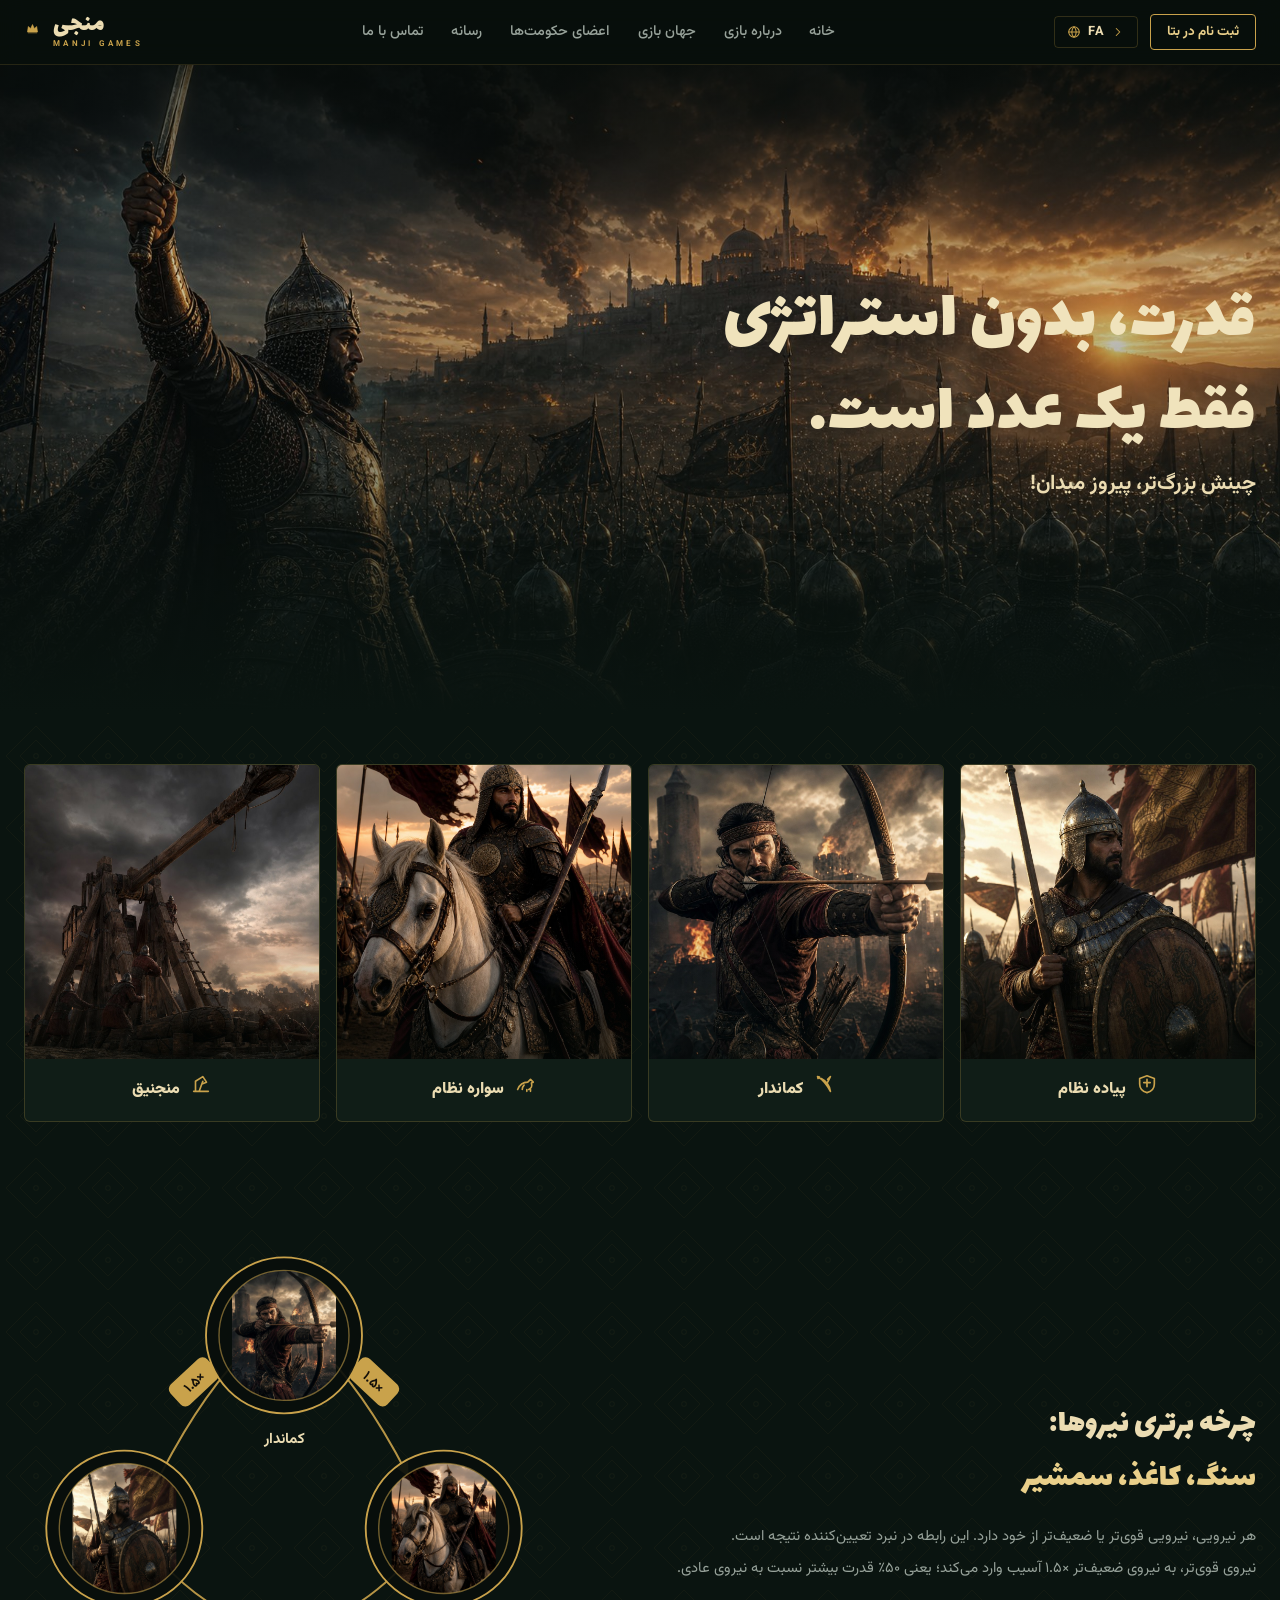
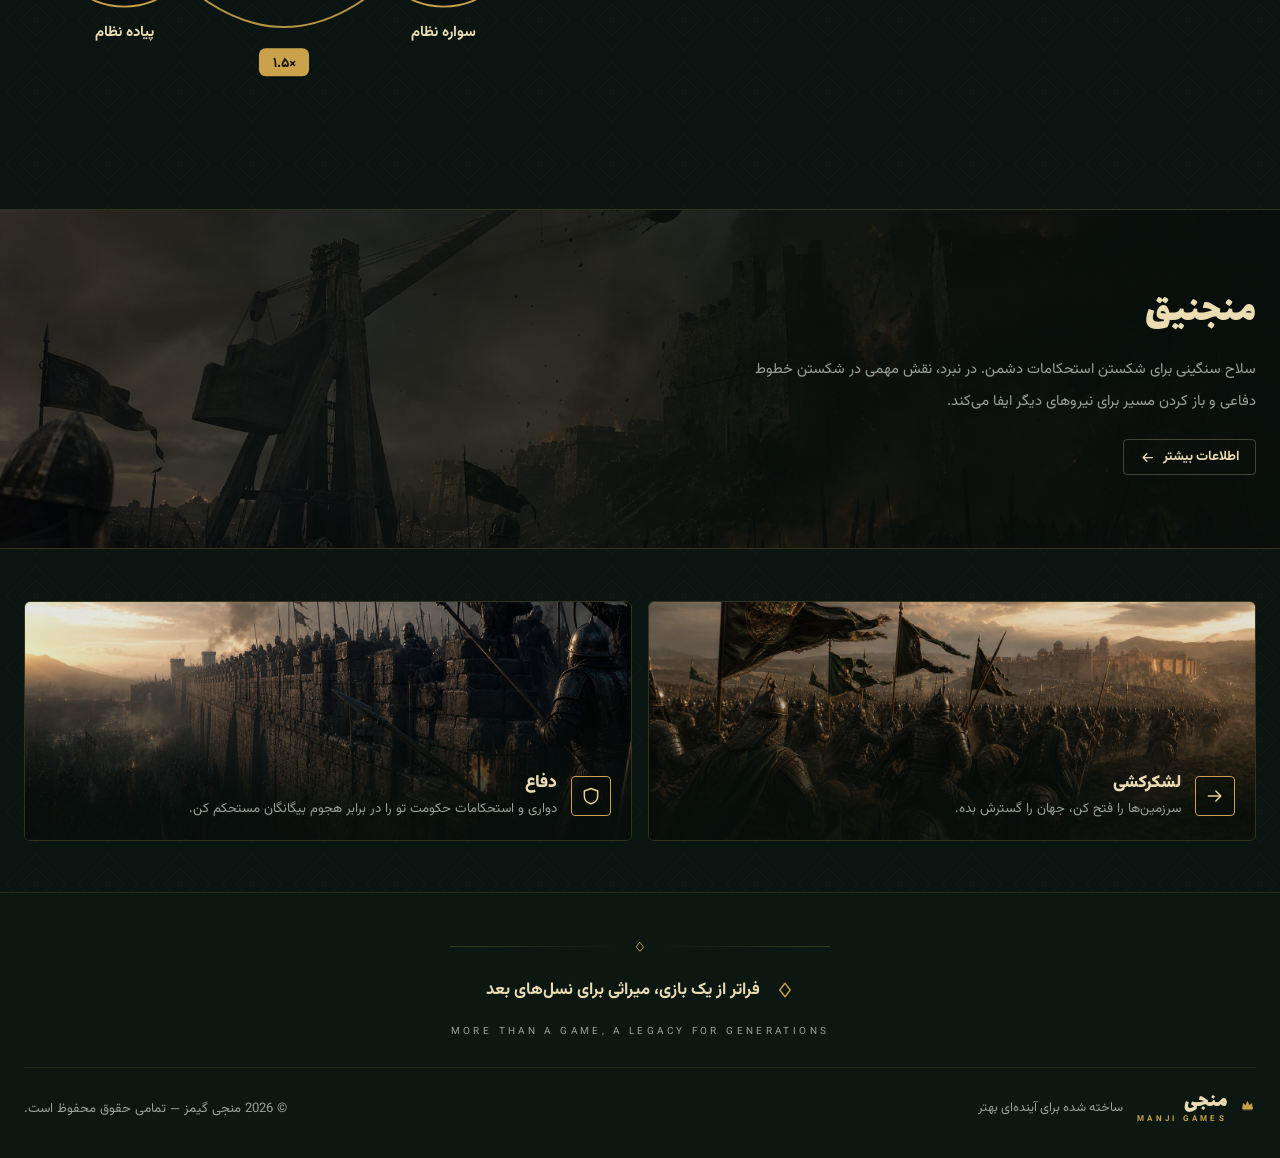
==== commit bd7a612c: "new" ====
--- a/army.html
+++ b/army.html
@@ -3,99 +3,192 @@
 <head>
   <meta charset="utf-8">
   <meta name="viewport" content="width=device-width, initial-scale=1">
-  <title data-i18n="title.army">ارتش و نبرد — منجی گیمز</title>
-  <meta name="description" content="چهار نیروی ارتش منجی و چرخه‌ی برتری آن‌ها؛ منجنیق، لشکرکشی و دفاع.">
-  <link rel="icon" type="image/svg+xml" href="images/favicon.svg">
+  <title>ارتش — Monji Games</title>
+  <meta name="description" content="ارتش منجی: پیاده نظام، کماندار، سواره نظام و منجنیق — چرخه برتری نیروها و تاکتیک نبرد.">
+  <link rel="icon" type="image/svg+xml" href="favicon.svg">
   <link rel="stylesheet" href="assets/css/fonts.css">
   <link rel="stylesheet" href="assets/css/main.css">
 </head>
-<body data-page="army">
-  <a class="skip" href="#main">پرش به محتوا</a>
-  <header id="siteHeader" class="site-header"></header>
+<body data-page="army" data-title-key="pg.army">
+  <div id="siteHeader"></div>
 
   <main id="main">
-    <!-- آرتورک سینمایی میدان نبرد + تیتر (spec §6.4) -->
-    <section class="page-hero">
-      <div class="ph-bg"><img src="images/battle-hero.jpg" alt="میدان نبرد — پیاده‌نظام، کماندار، سواره‌نظام و منجنیق"></div>
+    <!-- hero -->
+    <section class="page-hero page-hero--tall">
+      <div class="ph-bg"><img src="images/hero-army.jpg" alt=""></div>
       <div class="container">
-        <h1 data-i18n="army.hero.t">ارتش بزرگ کافی نیست؛ ترکیب درست مهم‌تر است.</h1>
-        <p class="lead" data-i18n="army.hero.s">چهار نیرو، یک چرخه؛ ترکیب، تاکتیک است.</p>
+        <div class="hero-copy">
+          <h1 class="hero-title" data-i18n="army.heroTitle"></h1>
+          <p class="hero-sub" data-i18n="army.heroSub"></p>
+        </div>
       </div>
     </section>
 
-    <!-- ۴ کارت نیرو -->
-    <section class="section">
+    <!-- units -->
+    <section class="section-sm">
       <div class="container">
         <div class="unit-grid">
-          <article class="card unit-card reveal">
-            <span class="fc-icon"><svg viewBox="0 0 24 24" fill="none" stroke="currentColor" stroke-width="1.6" stroke-linecap="round" stroke-linejoin="round" aria-hidden="true"><path d="M4.5 19.5l12-12"/><path d="M13.5 5.5l5 5-2.6.4L14 8.1z"/></svg></span>
-            <h3 data-i18n="army.u1.t">پیاده‌نظام</h3>
-            <p data-i18n="army.u1.l">تن خط مقدم؛ در دفاع و درگیری نزدیک، سنگر توست.</p>
+          <article class="u-card reveal">
+            <div class="u-media"><img src="images/unit-infantry.jpg" alt="" loading="lazy"></div>
+            <div class="u-body"><span class="u-ic" data-uic="inf"></span><h3 data-i18n="army.units.infantry"></h3></div>
           </article>
-          <article class="card unit-card reveal">
-            <span class="fc-icon"><svg viewBox="0 0 24 24" fill="none" stroke="currentColor" stroke-width="1.6" stroke-linecap="round" stroke-linejoin="round" aria-hidden="true"><path d="M6.5 4.5c5.5 2.5 5.5 12.5 0 15"/><path d="M6.5 4.5v15"/><path d="M6.5 12h11"/><path d="M17.5 12l-2.2-2.2M17.5 12l-2.2 2.2"/></svg></span>
-            <h3 data-i18n="army.u2.t">کماندار</h3>
-            <p data-i18n="army.u2.l">آسیب از دور؛ خط را خالی می‌کند قبل از رسیدن دشمن.</p>
+          <article class="u-card reveal">
+            <div class="u-media"><img src="images/unit-archer.jpg" alt="" loading="lazy"></div>
+            <div class="u-body"><span class="u-ic" data-uic="arch"></span><h3 data-i18n="army.units.archer"></h3></div>
           </article>
-          <article class="card unit-card reveal">
-            <span class="fc-icon"><svg viewBox="0 0 24 24" fill="none" stroke="currentColor" stroke-width="1.6" stroke-linecap="round" stroke-linejoin="round" aria-hidden="true"><path d="M7.5 21c0-4.5 1-7.5 3.5-9.5L12.5 7l.8 2c2.8.6 4.2 2.4 4.2 4.6l-2.8-.9-.7 2.4c-.5 3.3-2.3 4.9-4.5 4.9z"/><circle cx="14.6" cy="11.2" r=".6" fill="currentColor" stroke="none"/><path d="M12.5 7l1-2.5 1.5 2"/></svg></span>
-            <h3 data-i18n="army.u3.t">سواره‌نظام</h3>
-            <p data-i18n="army.u3.l">سرعت و تعقیب؛ ضربه‌ی قاضی‌کننده در زمین باز.</p>
+          <article class="u-card reveal">
+            <div class="u-media"><img src="images/unit-cavalry.jpg" alt="" loading="lazy"></div>
+            <div class="u-body"><span class="u-ic" data-uic="cav"></span><h3 data-i18n="army.units.cavalry"></h3></div>
           </article>
-          <article class="card unit-card reveal">
-            <span class="fc-icon"><svg viewBox="0 0 24 24" fill="none" stroke="currentColor" stroke-width="1.6" stroke-linecap="round" stroke-linejoin="round" aria-hidden="true"><path d="M4.5 20L12 6.5l7.5 13.5"/><path d="M3.5 20h17"/><path d="M12 6.5l5.5-3.2"/><circle cx="18.5" cy="3.3" r="1.4"/><path d="M12 6.5l-4 2"/></svg></span>
-            <h3 data-i18n="army.u4.t">منجنیق</h3>
-            <p data-i18n="army.u4.l">خارج از چرخه؛ کارش دیوارها و برج‌هاست.</p>
+          <article class="u-card reveal">
+            <div class="u-media"><img src="images/unit-trebuchet.jpg" alt="" loading="lazy"></div>
+            <div class="u-body"><span class="u-ic" data-uic="treb"></span><h3 data-i18n="army.units.trebuchet"></h3></div>
           </article>
         </div>
       </div>
     </section>
 
-    <!-- چرخه برتری نیروها (SVG مقیاس‌پذیر با Viewbox نسبی) + منجنیق جدا -->
-    <section class="section-sm">
+    <!-- counter cycle -->
+    <section class="section">
       <div class="container">
-        <div class="cycle-wrap reveal">
-          <div id="cycleSvg" aria-label="چرخه‌ی برتری نیروها"></div>
-          <div class="cycle-aside">
-            <h2 class="h-section" data-i18n="army.cycle.h">چرخه‌ی برتری نیروها</h2>
-            <p class="lead" data-i18n="army.cycle.note">در برابر نیروی بعدی در چرخه، هر نیرو با ۱.۵ برابر قدرت مؤثر می‌جنگد.</p>
-            <div class="card treb-note">
-              <div class="treb-head">
-                <span class="fc-icon sm"><svg viewBox="0 0 24 24" fill="none" stroke="currentColor" stroke-width="1.6" stroke-linecap="round" stroke-linejoin="round" aria-hidden="true"><path d="M4.5 20L12 6.5l7.5 13.5"/><path d="M3.5 20h17"/><path d="M12 6.5l5.5-3.2"/><circle cx="18.5" cy="3.3" r="1.4"/><path d="M12 6.5l-4 2"/></svg></span>
-                <h3 data-i18n="army.treb.h">منجنیق — خارج از چرخه</h3>
-              </div>
-              <p data-i18n="army.treb.p">منجنیق نقشی تخصصی دارد: تخریب دیوار، برج و ارگ. وقتی می‌خواهی شهری را بگیری، او را با خود ببر.</p>
-            </div>
+        <div class="cycle-wrap">
+          <div class="cycle-copy reveal">
+            <h2 class="cycle-title"><span data-i18n="army.cycle1"></span><span class="gold" data-i18n="army.cycle2"></span></h2>
+            <p class="cycle-note"><span data-i18n="army.cycleNote1"></span><br><span data-i18n="army.cycleNote2"></span></p>
+          </div>
+          <div class="cycle-svg-wrap reveal" aria-hidden="true">
+            <svg viewBox="0 0 560 520">
+              <defs>
+                <clipPath id="cycC"><circle r="70"></circle></clipPath>
+                <marker id="cycArrow" viewBox="0 0 10 10" refX="7" refY="5" markerWidth="6.5" markerHeight="6.5" orient="auto-start-reverse">
+                  <path d="M0 0L10 5L0 10z" fill="#C9A24B"></path>
+                </marker>
+              </defs>
+              <!-- cycle arrows -->
+              <g fill="none" stroke="#C9A24B" stroke-width="2.2" opacity="0.9">
+                <path d="M148 240 Q 196 148 244 104" marker-end="url(#cycArrow)"></path>
+                <path d="M316 104 Q 364 148 412 240" marker-end="url(#cycArrow)"></path>
+                <path d="M414 334 Q 280 478 146 334" marker-end="url(#cycArrow)"></path>
+              </g>
+              <!-- x1.5 badges -->
+              <g font-family="inherit" font-size="15" font-weight="700">
+                <g transform="translate(183,142) rotate(-43)">
+                  <rect x="-27" y="-15" width="54" height="30" rx="7" fill="#C9A24B"></rect>
+                  <text text-anchor="middle" dy="5" fill="#14100a" data-i18n="army.cycleMul"></text>
+                </g>
+                <g transform="translate(377,142) rotate(43)">
+                  <rect x="-27" y="-15" width="54" height="30" rx="7" fill="#C9A24B"></rect>
+                  <text text-anchor="middle" dy="5" fill="#14100a" data-i18n="army.cycleMul"></text>
+                </g>
+                <g transform="translate(280,444)">
+                  <rect x="-27" y="-15" width="54" height="30" rx="7" fill="#C9A24B"></rect>
+                  <text text-anchor="middle" dy="5" fill="#14100a" data-i18n="army.cycleMul"></text>
+                </g>
+              </g>
+              <!-- medallions: top = archer, right = cavalry, left = infantry -->
+              <g transform="translate(280,92)">
+                <circle r="84" fill="rgba(8,14,11,0.92)" stroke="#C9A24B" stroke-width="2"></circle>
+                <image href="images/unit-archer.jpg" x="-70" y="-70" width="140" height="140" clip-path="url(#cycC)"></image>
+                <circle r="70" fill="none" stroke="rgba(201,162,75,0.55)" stroke-width="1.5"></circle>
+                <text y="116" text-anchor="middle" font-size="16" font-weight="700" fill="#EBDCB2" data-i18n="army.units.archer"></text>
+              </g>
+              <g transform="translate(452,300)">
+                <circle r="84" fill="rgba(8,14,11,0.92)" stroke="#C9A24B" stroke-width="2"></circle>
+                <image href="images/unit-cavalry.jpg" x="-70" y="-70" width="140" height="140" clip-path="url(#cycC)"></image>
+                <circle r="70" fill="none" stroke="rgba(201,162,75,0.55)" stroke-width="1.5"></circle>
+                <text y="116" text-anchor="middle" font-size="16" font-weight="700" fill="#EBDCB2" data-i18n="army.units.cavalry"></text>
+              </g>
+              <g transform="translate(108,300)">
+                <circle r="84" fill="rgba(8,14,11,0.92)" stroke="#C9A24B" stroke-width="2"></circle>
+                <image href="images/unit-infantry.jpg" x="-70" y="-70" width="140" height="140" clip-path="url(#cycC)"></image>
+                <circle r="70" fill="none" stroke="rgba(201,162,75,0.55)" stroke-width="1.5"></circle>
+                <text y="116" text-anchor="middle" font-size="16" font-weight="700" fill="#EBDCB2" data-i18n="army.units.infantry"></text>
+              </g>
+            </svg>
           </div>
         </div>
       </div>
     </section>
 
-    <!-- دو کارت پایانی: لشکرکشی / دفاع -->
+    <!-- trebuchet full-bleed -->
+    <section class="treb-panel">
+      <div class="treb-bg"><img src="images/army-trebuchet-wide.jpg" alt="" loading="lazy"></div>
+      <div class="container">
+        <div class="treb-copy reveal">
+          <h2 data-i18n="army.trebTitle"></h2>
+          <p data-i18n="army.trebLine"></p>
+          <a class="btn btn-ghost btn-sm" href="city.html">
+            <span data-i18n="army.more"></span>
+            <svg viewBox="0 0 24 24" fill="none" stroke="currentColor" stroke-width="2" stroke-linecap="round" stroke-linejoin="round" aria-hidden="true"><path d="M4 12h14M13 6l6 6-6 6"></path></svg>
+          </a>
+        </div>
+      </div>
+    </section>
+
+    <!-- campaign / defense -->
     <section class="section-sm">
       <div class="container">
         <div class="camp-grid">
-          <article class="card camp-card reveal">
-            <span class="fc-icon"><svg viewBox="0 0 24 24" fill="none" stroke="currentColor" stroke-width="1.6" stroke-linecap="round" stroke-linejoin="round" aria-hidden="true"><path d="M4.5 19.5l12-12"/><path d="M13.5 5.5l5 5-2.6.4L14 8.1z"/></svg></span>
-            <h3 data-i18n="army.camp.h">لشکرکشی</h3>
-            <p data-i18n="army.camp.p">شهر حریف را شکست بده، منابعش را ببر و مرزهایت را گسترش بده — اما حواست به چرخه‌ی برتری باشد.</p>
+          <article class="c-card reveal">
+            <div class="c-bg"><img src="images/army-campaign.jpg" alt="" loading="lazy"></div>
+            <div class="c-body">
+              <span class="c-icon" data-cic="arrow"></span>
+              <div>
+                <h3 data-i18n="army.campaignTitle"></h3>
+                <p data-i18n="army.campaignLine"></p>
+              </div>
+            </div>
           </article>
-          <article class="card camp-card reveal">
-            <span class="fc-icon"><svg viewBox="0 0 24 24" fill="none" stroke="currentColor" stroke-width="1.6" stroke-linecap="round" stroke-linejoin="round" aria-hidden="true"><path d="M12 3l7 3v5c0 5-3 8-7 10-4-2-7-5-7-10V6z"/></svg></span>
-            <h3 data-i18n="army.def.h">دفاع</h3>
-            <p data-i18n="army.def.p">دیوارها، برج‌ها و شفاخانه‌ها؛ وقتی مهاجم می‌آید، شهر باید ایستاده بماند. سقوط شهر، سقوط حکومت است.</p>
+          <article class="c-card reveal">
+            <div class="c-bg"><img src="images/army-defense.jpg" alt="" loading="lazy"></div>
+            <div class="c-body">
+              <span class="c-icon" data-cic="shield"></span>
+              <div>
+                <h3 data-i18n="army.defenseTitle"></h3>
+                <p data-i18n="army.defenseLine"></p>
+              </div>
+            </div>
           </article>
         </div>
       </div>
     </section>
   </main>
 
-  <footer id="siteFooter" class="site-footer"></footer>
+  <div id="siteFooter"></div>
   <div id="modals"></div>
 
-  <script>window.MJ_CONFIG = window.MJ_CONFIG || {};</script>
   <script src="assets/js/i18n.js"></script>
   <script src="assets/js/data-fallback.js"></script>
+  <script>window.MJ_CONFIG = { apiUrl: '' };</script>
   <script src="assets/js/main.js"></script>
+  <script>
+    (function () {
+      function ready(fn) {
+        if (document.readyState === 'loading') document.addEventListener('DOMContentLoaded', fn);
+        else fn();
+      }
+      ready(function () {
+        var ICONS = {
+          inf: '<path d="M12 3l8 3v6c0 5-3.4 8.2-8 9.4C7.4 20.2 4 17 4 12V6z"/><path d="M12 7v8M8.5 10.5h7"/>',
+          arch: '<path d="M5 4c5 2.5 9 6.5 14 16M19 20c-1-7-4-11-10-14M5 4l2 .5M5 4l.5 2M16 7l3-3-3 6"/>',
+          cav: '<path d="M4 18c2-5 6-8 11-8l3-3 3 3-2 1c1 3 0 6-3 7M9 18c0-2 .8-3.6 2-4.8M14 20v-2M18 20v-2"/>',
+          treb: '<path d="M4 20h16M6 20V9l8-5 4 6-5 2M10 20l4-11"/>',
+          arrow: '<path d="M4 12h14M13 6l6 6-6 6"/>',
+          shield: '<path d="M12 3l8 3v6c0 5-3.4 8.2-8 9.4C7.4 20.2 4 17 4 12V6z"/>'
+        };
+        function paint(sel, name) {
+          document.querySelectorAll(sel).forEach(function (el) {
+            el.innerHTML = '<svg viewBox="0 0 24 24" fill="none" stroke="currentColor" stroke-width="1.8" stroke-linecap="round" stroke-linejoin="round" aria-hidden="true">' + ICONS[name] + '</svg>';
+          });
+        }
+        paint('[data-uic="inf"]', 'inf');
+        paint('[data-uic="arch"]', 'arch');
+        paint('[data-uic="cav"]', 'cav');
+        paint('[data-uic="treb"]', 'treb');
+        paint('[data-cic="arrow"]', 'arrow');
+        paint('[data-cic="shield"]', 'shield');
+      });
+    })();
+  </script>
 </body>
 </html>
--- a/assets/css/main.css
+++ b/assets/css/main.css
@@ -1,26 +1,30 @@
 /* ============================================================
-   Monji Games — Design System (spec §2)
-   Palette: deep emerald / copper / desert beige
+   Monji Games — Design System v2
+   Rebuilt 1:1 from the reference screenshots:
+   dark green-black base, gold #C9A24B accents, photo cards,
+   gold-gradient tabs, cinematic full-bleed heroes.
    ============================================================ */
 
 :root {
-  --bg: #0B1F1A;
-  --surface: #122A24;
-  --surface-2: #0E241E;
-  --copper: #C17A4C;
-  --copper-light: #DA9762;
-  --copper-dim: rgba(193, 122, 76, .22);
-  --beige: #E8D9B3;
-  --steel: #8C97A0;
-  --abyss: #05100D;
-  --line: rgba(193, 122, 76, .18);
+  --bg: #0A1410;
+  --bg-2: #0C1712;
+  --surface: #101D17;
+  --surface-2: #0D1913;
+  --gold: #C9A24B;
+  --gold-light: #E9CF8A;
+  --gold-deep: #8A6A30;
+  --gold-dim: rgba(201, 162, 75, .25);
+  --beige: #EBDCB2;
+  --steel: #97A29A;
+  --line: rgba(201, 162, 75, .22);
+  --abyss: #040A07;
   --font-body: 'Vazirmatn', 'Inter', system-ui, sans-serif;
   --font-display: 'Lalezar', 'Cinzel', serif;
   --font-quote: 'Gulzar', 'Cormorant', serif;
-  --radius: 14px;
-  --header-h: 72px;
-  --maxw: 1360px;
-  --pattern: url("data:image/svg+xml,%3Csvg xmlns='http://www.w3.org/2000/svg' width='72' height='72' viewBox='0 0 72 72'%3E%3Cg fill='none' stroke='%23C17A4C' stroke-opacity='0.05'%3E%3Cpath d='M36 6L66 36L36 66L6 36Z'/%3E%3Cpath d='M36 20L52 36L36 52L20 36Z'/%3E%3Ccircle cx='36' cy='36' r='2.5'/%3E%3C/g%3E%3C/svg%3E");
+  --radius: 6px;
+  --header-h: 64px;
+  --maxw: 1380px;
+  --pattern: url("data:image/svg+xml,%3Csvg xmlns='http://www.w3.org/2000/svg' width='72' height='72' viewBox='0 0 72 72'%3E%3Cg fill='none' stroke='%23C9A24B' stroke-opacity='0.045'%3E%3Cpath d='M36 6L66 36L36 66L6 36Z'/%3E%3Cpath d='M36 20L52 36L36 52L20 36Z'/%3E%3Ccircle cx='36' cy='36' r='2.5'/%3E%3C/g%3E%3C/svg%3E");
 }
 
 html[lang="en"] {
@@ -47,581 +51,676 @@
 img { max-width: 100%; display: block; }
 a { color: inherit; text-decoration: none; }
 button { font-family: inherit; cursor: pointer; }
-h1, h2, h3, h4 { color: var(--beige); line-height: 1.4; margin: 0; font-weight: 900; }
-::selection { background: rgba(193, 122, 76, .35); color: var(--beige); }
-:focus-visible { outline: 2px solid var(--copper-light); outline-offset: 2px; border-radius: 4px; }
+h1, h2, h3, h4 { color: var(--beige); line-height: 1.45; margin: 0; font-weight: 800; }
+::selection { background: rgba(201, 162, 75, .35); color: var(--beige); }
+:focus-visible { outline: 2px solid var(--gold-light); outline-offset: 2px; border-radius: 4px; }
 
 .skip {
   position: absolute; inset-inline-start: 12px; top: -70px; z-index: 200;
-  background: var(--copper); color: #0B1F1A; padding: .6em 1.1em; border-radius: 8px;
+  background: var(--gold); color: #14100a; padding: .6em 1.1em; border-radius: 6px;
   font-weight: 700; transition: top .2s;
 }
 .skip:focus { top: 12px; }
 
 /* ---------- layout ---------- */
 .container { width: 100%; max-width: var(--maxw); margin-inline: auto; padding-inline: 24px; }
-.section { padding-block: clamp(48px, 7vw, 96px); position: relative; }
-.section-sm { padding-block: clamp(32px, 5vw, 64px); position: relative; }
-.lead { font-size: clamp(1rem, 1.4vw, 1.12rem); color: var(--steel); max-width: 62ch; margin: 0; }
-.center { margin-inline: auto; text-align: center; }
-.eyebrow { color: var(--copper-light); font-size: .85rem; letter-spacing: .16em; font-weight: 700; margin: 0 0 4px; }
-
-.h-section { font-size: clamp(1.55rem, 2.6vw, 2.2rem); }
-html[lang="en"] .h-section { font-family: var(--font-display); font-weight: 700; letter-spacing: .02em; }
-
-/* ---------- ornament divider ---------- */
-.ornament { display: flex; align-items: center; justify-content: center; gap: 12px; color: var(--copper); margin-block: 6px; }
+.section { padding-block: clamp(44px, 6vw, 84px); position: relative; }
+.section-sm { padding-block: clamp(28px, 4vw, 56px); position: relative; }
+.lead { font-size: 15px; color: var(--steel); max-width: 60ch; margin: 0; }
+
+/* ---------- ornaments ---------- */
+.ornament { display: flex; align-items: center; justify-content: center; gap: 14px; color: var(--gold); margin-block: 8px; }
 .ornament::before, .ornament::after {
-  content: ""; height: 1px; width: min(150px, 24vw);
-  background: linear-gradient(90deg, transparent, var(--copper-dim));
-}
-.ornament::after { background: linear-gradient(90deg, var(--copper-dim), transparent); }
-.ornament svg { width: 13px; height: 13px; flex: 0 0 auto; }
+  content: ""; height: 1px; width: min(170px, 26vw);
+  background: linear-gradient(90deg, transparent, var(--gold-dim));
+}
+.ornament::after { background: linear-gradient(90deg, var(--gold-dim), transparent); }
+.ornament svg { width: 12px; height: 12px; flex: 0 0 auto; }
+.eyebrow {
+  display: inline-flex; align-items: center; gap: 10px;
+  color: var(--gold-light); font-size: .8rem; letter-spacing: .14em; font-weight: 600; margin: 0 0 6px;
+}
+.eyebrow::before, .eyebrow::after { content: ""; width: 26px; height: 1px; background: var(--gold-dim); }
+.eyebrow svg { width: 10px; height: 10px; }
 
 /* ---------- buttons ---------- */
 .btn {
   display: inline-flex; align-items: center; justify-content: center; gap: .6em;
-  padding: .72em 1.55em; border-radius: 10px; border: 1px solid transparent;
-  font-weight: 700; font-size: .95rem; line-height: 1.5; transition: all .25s ease;
+  padding: .68em 1.7em; border-radius: 4px; border: 1px solid transparent;
+  font-weight: 700; font-size: .92rem; line-height: 1.5; transition: all .25s ease;
   font-family: var(--font-body);
 }
-.btn-primary {
-  background: linear-gradient(180deg, #D08A57, #B96F41); color: #0B1F1A;
-  border-color: rgba(218, 151, 98, .55);
-  box-shadow: 0 8px 26px -10px rgba(193, 122, 76, .5);
-}
-.btn-primary:hover { background: linear-gradient(180deg, #DA9762, #C17A4C); transform: translateY(-2px); box-shadow: 0 12px 30px -10px rgba(193, 122, 76, .65); }
-.btn-outline { background: transparent; color: var(--beige); border-color: var(--copper-dim); }
-.btn-outline:hover { border-color: var(--copper); color: var(--copper-light); background: rgba(193, 122, 76, .08); }
-.btn-sm { padding: .5em 1.15em; font-size: .85rem; }
-
-/* ---------- header ---------- */
+.btn-gold {
+  background: transparent; color: var(--gold-light); border-color: var(--gold);
+}
+.btn-gold:hover { background: var(--gold); color: #14100a; box-shadow: 0 8px 26px -10px rgba(201, 162, 75, .55); }
+.btn-ghost { background: transparent; color: var(--beige); border-color: rgba(235, 220, 178, .25); }
+.btn-ghost:hover { border-color: var(--gold); color: var(--gold-light); background: rgba(201, 162, 75, .07); }
+.btn-sm { padding: .5em 1.2em; font-size: .84rem; }
+.btn svg { width: 15px; height: 15px; }
+[dir="rtl"] .btn svg { transform: scaleX(-1); }
+
+/* chevron circle button (cards) */
+.chev {
+  width: 30px; height: 30px; border-radius: 50%; flex: 0 0 auto;
+  border: 1px solid var(--gold); color: var(--gold-light);
+  display: grid; place-items: center; background: rgba(10, 20, 16, .5);
+  transition: all .25s;
+}
+.chev svg { width: 13px; height: 13px; }
+[dir="rtl"] .chev svg { transform: scaleX(-1); }
+a.chev:hover, button.chev:hover { background: var(--gold); color: #14100a; }
+
+/* ---------- header (world-page variant, منجی logo from army page) ---------- */
 .site-header {
-  position: fixed; inset-inline: 0; top: 0; z-index: 90;
-  border-bottom: 1px solid transparent;
-  transition: background .35s ease, border-color .35s ease, box-shadow .35s ease;
-}
-.site-header.solid {
-  background: rgba(11, 31, 26, .9);
-  backdrop-filter: blur(14px); -webkit-backdrop-filter: blur(14px);
-  border-bottom-color: var(--line);
-  box-shadow: 0 10px 30px -18px rgba(0, 0, 0, .6);
-}
-.header-inner { display: flex; align-items: center; gap: 20px; height: var(--header-h); position: relative; }
-.logo { display: inline-flex; align-items: center; gap: 11px; }
-.logo-mark { display: grid; place-items: center; }
-.logo-mark svg { width: 34px; height: 34px; color: var(--copper); }
-.logo-text { display: flex; flex-direction: column; line-height: 1.25; }
-.logo-text b { color: var(--beige); font-family: var(--font-display); font-weight: 400; font-size: 1.12rem; }
-html[lang="en"] .logo-text b { font-weight: 700; }
-.logo-text i { font-style: normal; font-family: var(--font-display); font-size: .52rem; letter-spacing: .38em; color: var(--copper); }
-.main-nav { display: flex; gap: 2px; margin-inline: auto; }
+  position: sticky; top: 0; z-index: 90;
+  direction: ltr; /* logo left, CTA right — per reference, in both languages */
+  background: rgba(8, 14, 11, .94);
+  backdrop-filter: blur(12px); -webkit-backdrop-filter: blur(12px);
+  border-bottom: 1px solid rgba(201, 162, 75, .16);
+}
+.nav-main { direction: rtl; }
+html[lang="en"] .nav-main { direction: ltr; }
+.header-inner { display: flex; align-items: center; gap: 18px; height: var(--header-h); }
+.header-end { display: flex; align-items: center; gap: 12px; }
+.lang-toggle {
+  display: inline-flex; align-items: center; gap: 7px;
+  background: transparent; border: 1px solid var(--line); color: var(--beige);
+  border-radius: 4px; padding: .42em .9em; font-size: .8rem; font-weight: 700; letter-spacing: .05em;
+  transition: all .2s;
+}
+.lang-toggle:hover { border-color: var(--gold); color: var(--gold-light); }
+.lang-toggle svg { width: 14px; height: 14px; color: var(--gold); }
+.nav-main { display: flex; gap: 2px; margin-inline: auto; }
 .nav-link {
-  padding: .5em .78em; color: var(--steel); font-size: .9rem; font-weight: 500;
-  border-radius: 8px; position: relative; white-space: nowrap; transition: color .2s;
+  padding: .5em .9em; color: var(--steel); font-size: .9rem; font-weight: 500;
+  position: relative; white-space: nowrap; transition: color .2s;
 }
 .nav-link:hover { color: var(--beige); }
-.nav-link[aria-current="page"] { color: var(--beige); }
+.nav-link[aria-current="page"] { color: var(--gold-light); }
 .nav-link[aria-current="page"]::after {
-  content: ""; position: absolute; inset-inline: 16px; bottom: 1px; height: 2px;
-  background: var(--copper); border-radius: 2px;
-}
-.header-actions { display: flex; align-items: center; gap: 14px; }
-.lang-switch { display: flex; border: 1px solid var(--line); border-radius: 999px; overflow: hidden; }
-.lang-btn {
-  background: transparent; border: 0; color: var(--steel); font-size: .75rem; font-weight: 700;
-  padding: .4em .85em; letter-spacing: .06em; transition: all .2s;
-}
-.lang-btn:hover { color: var(--beige); }
-.lang-btn[aria-pressed="true"] { background: var(--copper); color: #0B1F1A; }
-
-.menu-btn { display: none; flex-direction: column; gap: 5px; background: none; border: 0; width: 44px; height: 44px; align-items: center; justify-content: center; }
+  content: ""; position: absolute; inset-inline: 12px; bottom: 0; height: 2px;
+  background: var(--gold); border-radius: 2px;
+}
+.logo { display: inline-flex; align-items: center; gap: 12px; }
+.logo-stack { display: flex; flex-direction: column; align-items: flex-start; line-height: 1.15; }
+[dir="ltr"] .logo-stack { align-items: flex-end; }
+.logo-crown { display: block; }
+.logo-crown svg { width: 17px; height: 13px; color: var(--gold); }
+.logo-name { font-family: var(--font-display); font-weight: 400; font-size: 1.55rem; color: var(--beige); margin-top: -3px; }
+.logo-sub { font-size: .5rem; letter-spacing: .42em; color: var(--gold); font-weight: 600; }
+
+/* mobile menu */
+.menu-btn { display: none; flex-direction: column; gap: 5px; background: none; border: 0; width: 42px; height: 42px; align-items: center; justify-content: center; }
 .menu-btn span { width: 22px; height: 2px; background: var(--beige); border-radius: 2px; transition: transform .3s, opacity .3s; }
 .menu-btn.open span:nth-child(1) { transform: translateY(7px) rotate(45deg); }
 .menu-btn.open span:nth-child(2) { opacity: 0; }
 .menu-btn.open span:nth-child(3) { transform: translateY(-7px) rotate(-45deg); }
-
-/* mobile menu */
 .mobile-menu {
   position: fixed; inset: 0; z-index: 80;
-  background: rgba(5, 16, 13, .97);
-  backdrop-filter: blur(10px); -webkit-backdrop-filter: blur(10px);
+  background: rgba(4, 10, 7, .98);
   display: flex; flex-direction: column; padding: calc(var(--header-h) + 18px) 26px 40px;
   opacity: 0; visibility: hidden; transform: translateY(-10px);
-  transition: opacity .3s, transform .3s, visibility .3s;
-  overflow-y: auto;
+  transition: opacity .3s, transform .3s, visibility .3s; overflow-y: auto;
 }
 .mobile-menu.open { opacity: 1; visibility: visible; transform: none; }
 .mm-top { display: flex; justify-content: space-between; align-items: center; gap: 12px; margin-bottom: 22px; }
-.mm-link {
-  font-size: 1.2rem; color: var(--beige); padding: .6em .2em; font-weight: 700;
-  border-bottom: 1px solid rgba(193, 122, 76, .12);
-}
-.mm-link[aria-current="page"] { color: var(--copper-light); }
-
-/* ---------- hero (home, split) ---------- */
-.hero {
-  position: relative; min-height: 100svh; display: flex; align-items: center;
-  padding-top: calc(var(--header-h) + 40px); padding-bottom: 60px; overflow: hidden;
-}
-.hero::before {
-  content: ""; position: absolute; inset: 0; pointer-events: none;
-  background:
-    radial-gradient(55% 45% at 82% 18%, rgba(193, 122, 76, .13), transparent 62%),
-    radial-gradient(45% 40% at 12% 88%, rgba(193, 122, 76, .08), transparent 60%);
-}
-.hero-grid {
-  display: grid; grid-template-columns: repeat(12, 1fr); gap: 32px;
-  align-items: center; position: relative; width: 100%;
-}
-.hero-copy { grid-column: span 6; }
-.hero-art { grid-column: span 6; position: relative; }
-.hero .eyebrow { display: inline-block; border: 1px solid var(--copper-dim); border-radius: 999px; padding: .35em 1.1em; letter-spacing: .1em; font-size: .78rem; background: rgba(193, 122, 76, .05); }
-.hero h1 {
-  font-family: var(--font-display); font-weight: 400;
-  font-size: clamp(2.05rem, 4.6vw, 3.9rem); line-height: 1.32; margin: 18px 0 16px;
-}
-html[lang="en"] .hero h1 { font-weight: 700; line-height: 1.25; }
-.hero-sub { font-size: clamp(1rem, 1.35vw, 1.13rem); max-width: 52ch; margin: 0 0 30px; }
-.hero-ctas { display: flex; gap: 14px; flex-wrap: wrap; }
-.art-frame {
-  position: relative; border: 1px solid var(--copper-dim); border-radius: 18px;
-  overflow: hidden; aspect-ratio: 4 / 5;
-  box-shadow: 0 34px 90px -32px rgba(0, 0, 0, .75);
-  background: var(--surface);
-}
-.art-frame img { width: 100%; height: 100%; object-fit: cover; }
-.art-frame::after {
-  content: ""; position: absolute; inset: 0; pointer-events: none;
-  background: linear-gradient(180deg, rgba(5, 16, 13, .12) 0%, transparent 45%, rgba(5, 16, 13, .55) 100%);
-}
-/* decorative corner accents (spec §2.4) */
-.frame-corners::before {
-  content: ""; position: absolute; inset: -11px; pointer-events: none; z-index: 2;
-  opacity: .75;
-  background:
-    linear-gradient(var(--copper), var(--copper)) left top / 26px 2px,
-    linear-gradient(var(--copper), var(--copper)) left top / 2px 26px,
-    linear-gradient(var(--copper), var(--copper)) right top / 26px 2px,
-    linear-gradient(var(--copper), var(--copper)) right top / 2px 26px,
-    linear-gradient(var(--copper), var(--copper)) left bottom / 26px 2px,
-    linear-gradient(var(--copper), var(--copper)) left bottom / 2px 26px,
-    linear-gradient(var(--copper), var(--copper)) right bottom / 26px 2px,
-    linear-gradient(var(--copper), var(--copper)) right bottom / 2px 26px;
-  background-repeat: no-repeat;
-}
-
-/* ---------- page hero (banner) ---------- */
+.mm-link { font-size: 1.15rem; color: var(--beige); padding: .6em .2em; font-weight: 700; border-bottom: 1px solid rgba(201, 162, 75, .12); }
+.mm-link[aria-current="page"] { color: var(--gold-light); }
+
+/* ---------- full-bleed page hero ---------- */
 .page-hero {
-  position: relative; min-height: 58vh; display: flex; align-items: flex-end;
-  padding-top: calc(var(--header-h) + 60px); padding-bottom: 44px; overflow: hidden;
-}
+  position: relative; min-height: clamp(420px, 56vh, 600px);
+  display: flex; align-items: center; overflow: hidden;
+}
+.page-hero--tall { min-height: clamp(520px, 72vh, 760px); }
 .ph-bg { position: absolute; inset: 0; }
 .ph-bg img { width: 100%; height: 100%; object-fit: cover; }
 .ph-bg::after {
   content: ""; position: absolute; inset: 0;
-  background: linear-gradient(180deg, rgba(5, 16, 13, .58) 0%, rgba(11, 31, 26, .3) 42%, rgba(11, 31, 26, .97) 90%, var(--bg) 100%);
-}
-.page-hero .container { position: relative; }
-.page-hero h1 { font-family: var(--font-display); font-weight: 400; font-size: clamp(1.9rem, 4.2vw, 3.3rem); line-height: 1.32; max-width: 24ch; }
-html[lang="en"] .page-hero h1 { font-weight: 700; }
-.page-hero .lead { margin-top: 12px; max-width: 60ch; }
-
-/* compact centered page head (no banner) */
-.page-head { padding-top: calc(var(--header-h) + 56px); padding-bottom: 8px; text-align: center; }
+  background:
+    linear-gradient(180deg, rgba(8, 14, 11, .72) 0%, rgba(8, 14, 11, .18) 34%, rgba(10, 20, 16, .55) 72%, var(--bg) 100%);
+}
+.page-hero .container { position: relative; width: 100%; }
+.hero-copy { max-width: 620px; }
+.hero-copy--end { margin-inline-start: auto; }
+[dir="rtl"] .hero-copy--end { text-align: left; }
+[dir="ltr"] .hero-copy--end { text-align: right; }
+.hero-title {
+  font-family: var(--font-display); font-weight: 400;
+  font-size: clamp(2.5rem, 5.6vw, 4.6rem); line-height: 1.3; color: #F0E3BC;
+}
+html[lang="en"] .hero-title { font-weight: 700; line-height: 1.25; }
+.hero-sub { font-size: clamp(1.02rem, 1.7vw, 1.3rem); color: var(--beige); margin: 4px 0 0; font-weight: 600; }
+.hero-para { font-size: .95rem; color: var(--steel); margin: 20px 0 0; max-width: 52ch; line-height: 2.1; }
+.hero-cta { display: flex; gap: 14px; flex-wrap: wrap; margin-top: 28px; }
+/* world hero: quote box on the far side */
+.hero-quotebox {
+  position: absolute; inset-inline-end: 28px; bottom: 70px; max-width: 300px;
+  border-inline-end: 2px solid var(--gold); padding: 8px 18px;
+  color: var(--beige); font-size: .95rem; line-height: 2.1;
+}
+[dir="rtl"] .hero-quotebox { text-align: left; }
+[dir="ltr"] .hero-quotebox { text-align: right; }
+
+/* compact centered page head */
+.page-head { padding-top: 52px; padding-bottom: 8px; text-align: center; position: relative; }
 .page-head h1 { font-family: var(--font-display); font-weight: 400; font-size: clamp(1.9rem, 4vw, 3rem); line-height: 1.35; }
 html[lang="en"] .page-head h1 { font-weight: 700; }
 .page-head .lead { margin-inline: auto; margin-top: 10px; }
 
-/* ---------- cards ---------- */
-.card {
-  background: linear-gradient(180deg, var(--surface), var(--surface-2));
-  border: 1px solid var(--line); border-radius: var(--radius);
-  padding: 22px; position: relative;
-  transition: transform .25s ease, border-color .25s ease, box-shadow .25s ease;
-}
-.card:hover { transform: translateY(-4px); border-color: rgba(193, 122, 76, .45); box-shadow: 0 20px 44px -22px rgba(0, 0, 0, .7); }
-.fc-icon { display: block; color: var(--copper); width: 46px; height: 46px; margin-bottom: 14px; }
-.fc-icon svg { width: 100%; height: 100%; }
-.fc-icon.sm { width: 34px; height: 34px; margin-bottom: 0; }
-
-.feature-grid { display: grid; grid-template-columns: repeat(4, 1fr); gap: 18px; }
-.feature-card h3 { font-size: 1.02rem; margin-bottom: 6px; transition: color .2s; }
-.feature-card:hover h3 { color: var(--copper-light); }
-.feature-card p { margin: 0; font-size: .9rem; }
-
-/* ---------- tabs (city) ---------- */
-.tabs { display: flex; gap: 6px; border-bottom: 1px solid var(--line); overflow-x: auto; scrollbar-width: none; }
-.tabs::-webkit-scrollbar { display: none; }
+/* section head with side ornaments */
+.sec-head { text-align: center; margin-bottom: 34px; }
+.sec-head .ornament { margin-bottom: 10px; }
+.sec-title {
+  display: inline-flex; align-items: center; gap: 18px;
+  font-size: clamp(1.3rem, 2.4vw, 1.7rem); color: var(--beige); font-weight: 800;
+}
+.sec-title::before, .sec-title::after {
+  content: ""; width: min(120px, 16vw); height: 1px;
+  background: linear-gradient(90deg, transparent, var(--gold-dim));
+}
+.sec-title::after { background: linear-gradient(90deg, var(--gold-dim), transparent); }
+.sec-head .lead { margin: 10px auto 0; max-width: 62ch; }
+
+/* ============================================================
+   CITY PAGE
+   ============================================================ */
+.tabs-row { display: grid; grid-template-columns: repeat(4, 1fr); gap: 14px; position: relative; }
+.tabs-row::before, .tabs-row::after {
+  content: ""; position: absolute; top: 50%; width: 9px; height: 9px;
+  background: var(--gold-dim); transform: translateY(-50%) rotate(45deg);
+}
+.tabs-row::before { inset-inline-start: -34px; }
+.tabs-row::after { inset-inline-end: -34px; }
 .tab {
-  flex: 0 0 auto; background: none; border: 0; color: var(--steel);
-  font-size: .95rem; font-weight: 700; padding: .7em 1.25em;
-  border-bottom: 2px solid transparent; margin-bottom: -1px; white-space: nowrap; transition: color .2s, border-color .2s;
-}
-.tab:hover { color: var(--beige); }
-.tab[aria-selected="true"] { color: var(--beige); border-bottom-color: var(--copper); }
-
-/* ---------- item cards (city / buildings) ---------- */
-.items-grid { display: grid; grid-template-columns: repeat(4, 1fr); gap: 18px; margin-top: 28px; }
-.item-card { padding: 0; overflow: hidden; display: flex; flex-direction: column; }
-.ic-media { position: relative; aspect-ratio: 16 / 10; overflow: hidden; background: var(--surface-2); }
-.ic-media img { width: 100%; height: 100%; object-fit: cover; transition: transform .5s ease; }
-.item-card:hover .ic-media img { transform: scale(1.05); }
-.ic-media::after { content: ""; position: absolute; inset: 0; background: linear-gradient(180deg, transparent 52%, rgba(5, 16, 13, .55)); }
-.ic-body { padding: 16px 18px 18px; display: flex; flex-direction: column; gap: 6px; flex: 1; }
-.ic-name { font-size: 1rem; }
-.ic-line { font-size: .87rem; margin: 0; flex: 1; }
-.ic-chevron { width: 20px; height: 20px; color: var(--copper); margin-top: 4px; transition: transform .25s; }
-.ic-chevron svg { width: 100%; height: 100%; }
-[dir="rtl"] .ic-chevron svg { transform: scaleX(-1); }
-[dir="rtl"] .item-card:hover .ic-chevron { transform: translateX(-4px); }
-[dir="ltr"] .item-card:hover .ic-chevron { transform: translateX(4px); }
-
-/* ---------- resource cards ---------- */
-.res-grid { display: grid; grid-template-columns: repeat(3, 1fr); gap: 18px; }
-.res-card { display: flex; gap: 16px; align-items: flex-start; }
-.res-card:hover h3 { color: var(--copper-light); }
-.rc-icon {
-  width: 48px; height: 48px; flex: 0 0 48px; color: var(--copper);
-  border: 1px solid var(--line); border-radius: 12px;
-  display: grid; place-items: center; background: rgba(193, 122, 76, .06);
-}
-.rc-icon svg { width: 26px; height: 26px; }
-.res-card h3 { font-size: 1.02rem; margin-bottom: 4px; transition: color .2s; }
-.res-card p { margin: 0; font-size: .88rem; }
-
-/* callout ("ارتشت هزینه دارد") */
+  display: flex; align-items: center; gap: 14px; text-align: start;
+  background: rgba(13, 22, 17, .85); border: 1px solid var(--line); border-radius: var(--radius);
+  padding: 12px 18px; transition: all .25s; min-height: 64px;
+}
+.tab:hover { border-color: var(--gold-dim); background: rgba(201, 162, 75, .05); }
+.tab-text { display: flex; flex-direction: column; line-height: 1.5; }
+.tab-title { color: var(--beige); font-weight: 800; font-size: .98rem; }
+.tab-sub { color: var(--steel); font-size: .78rem; }
+.tab-icon { margin-inline-start: auto; color: var(--gold); }
+.tab-icon svg { width: 26px; height: 26px; }
+.tab[aria-selected="true"] {
+  background: linear-gradient(160deg, #D9BC72 0%, #B18F45 55%, #8A6A30 100%);
+  border-color: transparent;
+  box-shadow: 0 10px 30px -12px rgba(201, 162, 75, .45);
+}
+.tab[aria-selected="true"] .tab-title { color: #1d1508; }
+.tab[aria-selected="true"] .tab-sub { color: #4a3b1d; }
+.tab[aria-selected="true"] .tab-icon { color: #2a2010; }
+
+/* building cards */
+.buildings-grid { display: grid; grid-template-columns: repeat(4, 1fr); gap: 16px; margin-top: 26px; }
+.buildings-grid--3 { grid-template-columns: repeat(3, 1fr); }
+.b-card { background: var(--surface); border: 1px solid var(--line); border-radius: var(--radius); overflow: hidden; display: flex; flex-direction: column; transition: transform .25s, border-color .25s, box-shadow .25s; }
+.b-card:hover { transform: translateY(-4px); border-color: rgba(201, 162, 75, .5); box-shadow: 0 18px 40px -20px rgba(0, 0, 0, .7); }
+.b-media { position: relative; aspect-ratio: 16 / 9; overflow: hidden; background: var(--surface-2); }
+.b-media img { width: 100%; height: 100%; object-fit: cover; transition: transform .5s; }
+.b-card:hover .b-media img { transform: scale(1.05); }
+.b-media::after { content: ""; position: absolute; inset: 0; background: linear-gradient(180deg, transparent 55%, rgba(4, 10, 7, .45)); }
+.b-body { padding: 15px 18px 16px; display: flex; flex-direction: column; gap: 4px; flex: 1; }
+.b-name { font-size: 1rem; font-weight: 800; }
+.b-line { font-size: .83rem; margin: 0; flex: 1; line-height: 1.9; }
+.b-foot { margin-top: 10px; display: flex; justify-content: flex-end; }
+[dir="ltr"] .b-foot { justify-content: flex-start; }
+
+/* level band (isometric stages) */
+.level-band {
+  margin-top: 34px; border: 1px solid var(--line); border-radius: 8px;
+  background: var(--bg-2); background-image: var(--pattern);
+  padding: 26px 34px; position: relative;
+  display: grid; grid-template-columns: minmax(220px, 320px) 1fr; gap: 30px; align-items: center;
+}
+.level-band::before, .level-band::after {
+  content: ""; position: absolute; top: 50%; width: 9px; height: 9px;
+  background: var(--gold-dim); transform: translateY(-50%) rotate(45deg);
+}
+.level-band::before { inset-inline-start: 12px; }
+.level-band::after { inset-inline-end: 12px; }
+.lb-title { font-size: 1.05rem; font-weight: 800; color: var(--beige); line-height: 1.9; margin: 0 0 6px; }
+.lb-sub { font-size: .82rem; margin: 0; line-height: 2; }
+.lb-stages { display: flex; align-items: center; justify-content: center; gap: 14px; flex-wrap: nowrap; }
+.lb-stage { display: flex; flex-direction: column; align-items: center; gap: 8px; }
+.lb-stage img { width: clamp(96px, 11vw, 180px); height: auto; }
+.lb-stage--sm img { width: clamp(70px, 7.5vw, 120px); }
+.lb-label { font-size: .88rem; color: var(--beige); font-weight: 700; position: relative; padding-bottom: 6px; }
+.lb-label::after { content: ""; position: absolute; inset-inline: 50%; bottom: 0; width: 26px; height: 1px; background: var(--gold-dim); transform: translateX(0); }
+[dir="rtl"] .lb-label::after { right: 50%; left: auto; margin-right: -13px; }
+[dir="ltr"] .lb-label::after { left: 50%; margin-left: -13px; }
+.lb-arrow { color: var(--gold); flex: 0 0 auto; }
+.lb-arrow svg { width: 26px; height: 26px; }
+[dir="rtl"] .lb-arrow { transform: scaleX(-1); }
+
+/* ============================================================
+   RESOURCES PAGE
+   ============================================================ */
+.res-grid { display: grid; grid-template-columns: repeat(3, 1fr); gap: 16px; }
+.res-card {
+  background: var(--surface); border: 1px solid var(--line); border-radius: var(--radius);
+  overflow: hidden; display: grid; grid-template-columns: 1.05fr 1fr; min-height: 150px;
+  transition: transform .25s, border-color .25s;
+}
+.res-card:hover { transform: translateY(-3px); border-color: rgba(201, 162, 75, .5); }
+.rc-text { padding: 16px 18px; display: flex; flex-direction: column; gap: 4px; }
+.rc-head { display: flex; align-items: center; gap: 10px; }
+.rc-head svg { width: 22px; height: 22px; color: var(--gold); flex: 0 0 auto; }
+.rc-name { font-size: 1.05rem; font-weight: 800; }
+.rc-line { font-size: .82rem; margin: 0; line-height: 1.9; }
+.rc-foot { margin-top: auto; display: flex; justify-content: flex-start; padding-top: 8px; }
+.rc-media { position: relative; overflow: hidden; min-height: 130px; }
+.rc-media img { position: absolute; inset: 0; width: 100%; height: 100%; object-fit: cover; }
+.rc-media::after { content: ""; position: absolute; inset: 0; background: linear-gradient(90deg, rgba(16, 29, 23, .35), transparent 40%); }
+[dir="ltr"] .rc-media::after { transform: scaleX(-1); }
+
+/* callout (ارتشت هزینه دارد) */
 .callout {
+  position: relative; border: 1px solid var(--line); border-radius: 8px; overflow: hidden;
   display: grid; grid-template-columns: auto 1fr; gap: 26px; align-items: center;
-  background: linear-gradient(120deg, rgba(193, 122, 76, .1), transparent 55%), var(--surface);
-  border: 1px solid var(--line); border-radius: 18px; padding: 30px 34px; position: relative; overflow: hidden;
-}
-.callout .co-icon { width: 64px; height: 64px; color: var(--copper); }
-.callout .co-icon svg { width: 100%; height: 100%; }
-.callout h3 { font-size: 1.28rem; margin-bottom: 8px; }
-.callout p { margin: 0; max-width: 72ch; }
-
-/* ---------- army ---------- */
-.unit-grid { display: grid; grid-template-columns: repeat(4, 1fr); gap: 18px; }
-.unit-card h3 { font-size: 1.02rem; margin-bottom: 6px; }
-.unit-card:hover h3 { color: var(--copper-light); }
-.unit-card p { margin: 0; font-size: .88rem; }
-
-.cycle-wrap { display: grid; grid-template-columns: minmax(280px, 520px) 1fr; gap: clamp(28px, 4vw, 56px); align-items: center; }
-.cycle-svg { width: 100%; height: auto; }
-.cycle-svg text { font-family: var(--font-body); }
-.cycle-aside .lead { margin-top: 10px; }
-.treb-note { margin-top: 26px; }
-.treb-head { display: flex; align-items: center; gap: 14px; margin-bottom: 10px; }
-.treb-head h3 { font-size: 1.05rem; }
-.treb-note p { margin: 0; font-size: .92rem; }
-
-.camp-grid { display: grid; grid-template-columns: 1fr 1fr; gap: 18px; }
-.camp-card h3 { font-size: 1.15rem; margin-bottom: 8px; }
-.camp-card p { margin: 0; font-size: .94rem; }
-
-/* ---------- world ---------- */
-.world-grid { grid-template-columns: repeat(3, 1fr); }
-.map-note {
-  display: flex; gap: 20px; align-items: center; margin-top: 28px;
-  border: 1px dashed var(--copper-dim); border-radius: 18px; padding: 26px 28px;
-  background: rgba(193, 122, 76, .03);
-}
-.map-note .mn-icon { width: 52px; height: 52px; flex: 0 0 52px; color: var(--copper); }
-.map-note .mn-icon svg { width: 100%; height: 100%; }
-.map-note h3 { font-size: 1.05rem; margin-bottom: 4px; }
-.map-note p { margin: 0; font-size: .9rem; }
-
-/* ---------- level progression (city) ---------- */
-.level-compare { text-align: center; }
-.level-grid { display: flex; align-items: center; justify-content: center; gap: 24px; margin-top: 36px; max-width: 880px; margin-inline: auto; }
-.level-card { margin: 0; background: var(--surface); border: 1px solid var(--line); border-radius: 18px; padding: 28px 26px 20px; flex: 1; text-align: center; }
-.lv-art svg { width: 100%; max-width: 250px; height: auto; color: var(--copper); }
-.level-card figcaption { margin-top: 12px; color: var(--beige); font-weight: 700; font-size: .95rem; }
-.lv-up { border-color: rgba(193, 122, 76, .45); background: linear-gradient(180deg, rgba(193, 122, 76, .09), var(--surface)); }
-.level-arrow { color: var(--copper); flex: 0 0 auto; }
-.level-arrow svg { width: 42px; height: 42px; }
-[dir="rtl"] .level-arrow { transform: scaleX(-1); }
-
-/* ---------- progress page ---------- */
-.ring-wrap { display: flex; flex-direction: column; align-items: center; gap: 4px; }
-.ring { position: relative; width: clamp(220px, 32vw, 320px); aspect-ratio: 1; }
-.ring svg { width: 100%; height: 100%; transform: rotate(-90deg); }
-.ring-bg { fill: none; stroke: rgba(193, 122, 76, .14); stroke-width: 10; }
-.ring-fg {
-  fill: none; stroke: url(#ringGrad); stroke-width: 10; stroke-linecap: round;
+  min-height: 200px; margin-top: 34px;
+}
+.co-bg { position: absolute; inset: 0; }
+.co-bg img { width: 100%; height: 100%; object-fit: cover; }
+.co-bg::after { content: ""; position: absolute; inset: 0; background: linear-gradient(90deg, rgba(8, 14, 11, .55), rgba(8, 14, 11, .82) 55%, rgba(8, 14, 11, .9) 100%); }
+[dir="ltr"] .co-bg::after { transform: scaleX(-1); }
+.co-icon {
+  position: relative; width: 68px; height: 68px; border: 1px solid var(--gold); border-radius: 6px;
+  display: grid; place-items: center; background: rgba(8, 14, 11, .6);
+}
+.co-icon svg { width: 38px; height: 38px; color: var(--gold-light); }
+.co-text { position: relative; }
+.co-text h3 { font-size: 1.35rem; margin-bottom: 8px; }
+.co-text p { margin: 0; font-size: .9rem; line-height: 2.1; max-width: 70ch; }
+
+/* ============================================================
+   ARMY PAGE
+   ============================================================ */
+.unit-grid { display: grid; grid-template-columns: repeat(4, 1fr); gap: 16px; }
+.u-card { background: var(--surface); border: 1px solid var(--line); border-radius: var(--radius); overflow: hidden; display: flex; flex-direction: column; transition: transform .25s, border-color .25s; }
+.u-card:hover { transform: translateY(-4px); border-color: rgba(201, 162, 75, .5); }
+.u-media { position: relative; aspect-ratio: 1 / 1; overflow: hidden; background: var(--surface-2); }
+.u-media img { width: 100%; height: 100%; object-fit: cover; transition: transform .5s; }
+.u-card:hover .u-media img { transform: scale(1.05); }
+.u-media::after { content: ""; position: absolute; inset: 0; background: linear-gradient(180deg, transparent 60%, rgba(4, 10, 7, .5)); }
+.u-body { padding: 14px 16px; display: flex; align-items: center; justify-content: center; gap: 10px; }
+.u-body svg { width: 22px; height: 22px; color: var(--gold); }
+.u-body h3 { font-size: 1rem; font-weight: 800; }
+
+/* counter cycle */
+.cycle-wrap { display: grid; grid-template-columns: 1fr minmax(300px, 520px); gap: clamp(28px, 5vw, 70px); align-items: center; }
+.cycle-title { font-family: var(--font-display); font-weight: 400; font-size: clamp(1.5rem, 2.8vw, 2.1rem); line-height: 1.6; }
+html[lang="en"] .cycle-title { font-weight: 700; }
+.cycle-title .gold { color: var(--gold-light); display: block; }
+.cycle-note { margin: 16px 0 0; font-size: .92rem; line-height: 2.15; }
+.cycle-svg-wrap { width: 100%; }
+.cycle-svg-wrap svg { width: 100%; height: auto; display: block; }
+.cycle-svg-wrap text { font-family: var(--font-body); }
+
+/* trebuchet full-bleed panel */
+.treb-panel {
+  position: relative; border-block: 1px solid var(--line); overflow: hidden;
+  min-height: 340px; display: flex; align-items: center;
+}
+.treb-bg { position: absolute; inset: 0; }
+.treb-bg img { width: 100%; height: 100%; object-fit: cover; }
+.treb-bg::after { content: ""; position: absolute; inset: 0; background: linear-gradient(90deg, rgba(8, 14, 11, .25), rgba(8, 14, 11, .88) 55%, rgba(8, 14, 11, .95) 100%); }
+[dir="ltr"] .treb-bg::after { transform: scaleX(-1); }
+.treb-copy { position: relative; max-width: 520px; }
+.treb-copy h2 { font-family: var(--font-display); font-weight: 400; font-size: clamp(1.8rem, 3.4vw, 2.5rem); }
+html[lang="en"] .treb-copy h2 { font-weight: 700; }
+.treb-copy p { font-size: .92rem; line-height: 2.15; margin: 12px 0 22px; }
+
+/* campaign / defense cards */
+.camp-grid { display: grid; grid-template-columns: 1fr 1fr; gap: 16px; }
+.c-card { position: relative; border: 1px solid var(--line); border-radius: var(--radius); overflow: hidden; min-height: 240px; display: flex; align-items: flex-end; }
+.c-bg { position: absolute; inset: 0; }
+.c-bg img { width: 100%; height: 100%; object-fit: cover; transition: transform .5s; }
+.c-card:hover .c-bg img { transform: scale(1.04); }
+.c-bg::after { content: ""; position: absolute; inset: 0; background: linear-gradient(180deg, rgba(8, 14, 11, .1) 30%, rgba(8, 14, 11, .92) 88%); }
+.c-body { position: relative; padding: 18px 20px; width: 100%; display: flex; align-items: center; gap: 14px; }
+.c-icon { width: 40px; height: 40px; flex: 0 0 auto; border: 1px solid var(--gold); border-radius: 4px; display: grid; place-items: center; color: var(--gold-light); background: rgba(8, 14, 11, .55); }
+.c-icon svg { width: 20px; height: 20px; }
+.c-body h3 { font-size: 1.08rem; margin-bottom: 2px; }
+.c-body p { margin: 0; font-size: .83rem; }
+.c-chev { margin-inline-start: auto; }
+
+/* ============================================================
+   PROGRESS PAGE
+   ============================================================ */
+.progress-page { position: relative; }
+.pg-bg { position: absolute; inset: 0 0 auto 0; height: 130%; max-height: 1200px; overflow: hidden; }
+.pg-bg img { width: 100%; height: 100%; object-fit: cover; object-position: top; }
+.pg-bg::after { content: ""; position: absolute; inset: 0; background: linear-gradient(180deg, rgba(8, 14, 11, .55) 0%, rgba(10, 20, 16, .8) 45%, var(--bg) 82%); }
+.progress-page .container { position: relative; }
+.pg-head { text-align: center; padding-top: 48px; }
+.pg-head h1 { font-family: var(--font-display); font-weight: 400; font-size: clamp(2.2rem, 4.6vw, 3.4rem); margin-top: 8px; }
+html[lang="en"] .pg-head h1 { font-weight: 700; }
+.pg-head .lead { margin-top: 6px; }
+
+.pg-main { display: grid; grid-template-columns: minmax(280px, 420px) 1fr; gap: clamp(30px, 5vw, 80px); align-items: center; margin-top: 34px; }
+.ring-wrap { display: flex; justify-content: center; }
+.ring { position: relative; width: clamp(240px, 30vw, 340px); aspect-ratio: 1; }
+.ring-glow { position: absolute; inset: 8%; border-radius: 50%; background: radial-gradient(circle, rgba(201, 162, 75, .22), transparent 70%); }
+.ring svg.ring-svg { position: absolute; inset: 0; width: 100%; height: 100%; transform: rotate(-90deg); }
+.ring-track { fill: none; stroke: #1B2A22; stroke-width: 13; }
+.ring-arc {
+  fill: none; stroke: url(#goldRing); stroke-width: 13; stroke-linecap: round;
   stroke-dasharray: 540.354; stroke-dashoffset: 540.354;
-  transition: stroke-dashoffset 1.5s cubic-bezier(.22, .8, .3, 1);
-}
-.ring-center { position: absolute; inset: 0; display: grid; place-content: center; text-align: center; }
+  filter: drop-shadow(0 0 8px rgba(233, 207, 138, .5));
+  transition: stroke-dashoffset 1.6s cubic-bezier(.22, .8, .3, 1);
+}
+.ring-inner { position: absolute; inset: 17%; border-radius: 50%; border: 1px solid rgba(201, 162, 75, .3); display: grid; place-content: center; text-align: center; }
+.ring-diamond { position: absolute; left: 50%; top: 5.5%; width: 10px; height: 10px; background: var(--gold); transform: translateX(-50%) rotate(45deg); }
 .ring-num {
-  font-family: var(--font-display); font-weight: 400;
-  font-size: clamp(2.5rem, 5vw, 3.7rem); color: var(--beige); line-height: 1.1;
+  font-family: 'Cinzel', var(--font-body); font-weight: 700;
+  font-size: clamp(2.6rem, 4.6vw, 3.9rem); line-height: 1;
+  background: linear-gradient(180deg, #F2DFA8, #C9A24B 70%, #9A7A35);
+  -webkit-background-clip: text; background-clip: text; color: transparent;
   font-variant-numeric: tabular-nums;
 }
-html[lang="en"] .ring-num { font-weight: 700; }
-.ring-label { color: var(--steel); font-size: .9rem; margin-top: 4px; }
-
-.rows-title { text-align: center; margin-top: clamp(40px, 6vw, 64px); }
-.rows { max-width: 760px; margin: 28px auto 0; display: flex; flex-direction: column; gap: 20px; }
-.thin-progress { display: grid; grid-template-columns: minmax(130px, 220px) 1fr auto; align-items: center; gap: 18px; }
-.tp-name { color: var(--beige); font-weight: 700; font-size: .95rem; }
-.tp-bar {
-  height: 6px; background: rgba(5, 16, 13, .75);
-  border: 1px solid rgba(193, 122, 76, .12); border-radius: 999px; overflow: hidden;
-}
+.ring-label { color: var(--steel); font-size: .85rem; margin-top: 8px; }
+
+.rows { display: flex; flex-direction: column; gap: 17px; }
+.thin-progress { display: grid; grid-template-columns: minmax(120px, 200px) 1fr auto; align-items: center; gap: 18px; }
+.tp-name { color: var(--beige); font-weight: 700; font-size: .92rem; }
+.tp-bar { height: 6px; background: #16221C; border-radius: 999px; overflow: hidden; }
 .tp-fill {
-  display: block; height: 100%; width: 0;
-  background: linear-gradient(90deg, #8F5730, var(--copper), var(--copper-light));
-  border-radius: 999px; transition: width 1.3s cubic-bezier(.22, .8, .3, 1);
+  display: block; height: 100%; width: 0; border-radius: 999px;
+  background: linear-gradient(90deg, #7d6128, var(--gold) 70%, var(--gold-light));
+  box-shadow: 0 0 8px rgba(233, 207, 138, .4);
+  transition: width 1.3s cubic-bezier(.22, .8, .3, 1);
 }
 .in .tp-fill { width: var(--p); }
-.tp-pct { color: var(--copper-light); font-weight: 900; font-variant-numeric: tabular-nums; font-size: .95rem; min-width: 4ch; text-align: end; }
-
-.tri-grid { display: grid; grid-template-columns: repeat(3, 1fr); gap: 18px; margin-top: clamp(40px, 6vw, 64px); }
-.tri-card .t-label { color: var(--copper-light); font-size: .82rem; font-weight: 700; letter-spacing: .08em; display: block; margin-bottom: 8px; }
-.tri-card p { margin: 0; font-size: .95rem; color: var(--steel); }
-.prog-note { text-align: center; margin-top: 44px; font-size: .83rem; color: var(--steel); opacity: .8; }
-
-/* home calm section */
-.calm-inner { max-width: 640px; margin-inline: auto; text-align: center; }
-.calm-quote { font-size: clamp(1.02rem, 1.6vw, 1.2rem); color: var(--steel); margin: 18px 0 0; max-width: 48ch; margin-inline: auto; }
-.calm-bar { display: flex; align-items: center; gap: 16px; max-width: 440px; margin: 26px auto 8px; }
-.calm-bar .tp-bar { flex: 1; height: 8px; border-width: 1px; }
-.calm-pct { color: var(--copper-light); font-weight: 900; font-variant-numeric: tabular-nums; }
-.calm-label { font-size: .85rem; margin: 0 0 18px; }
-
-/* ---------- team ---------- */
-.team-title { font-family: var(--font-display); font-weight: 400; font-size: clamp(1.6rem, 3.2vw, 2.5rem); max-width: 24ch; margin-inline: auto; }
+.tp-pct { color: var(--beige); font-weight: 700; font-variant-numeric: tabular-nums; font-size: .92rem; min-width: 4ch; text-align: end; }
+
+.tri-grid { display: grid; grid-template-columns: repeat(3, 1fr); gap: 16px; margin-top: clamp(40px, 6vw, 64px); }
+.tri-card {
+  background: rgba(13, 22, 17, .8); border: 1px solid var(--line); border-radius: var(--radius);
+  padding: 24px 22px; text-align: center; transition: border-color .25s, transform .25s;
+}
+.tri-card:hover { border-color: rgba(201, 162, 75, .5); transform: translateY(-3px); }
+.tri-card .t-icon { display: block; margin: 0 auto 10px; width: 26px; height: 26px; color: var(--gold-light); }
+.tri-card .t-icon svg { width: 100%; height: 100%; }
+.tri-card h3 { font-size: 1rem; margin-bottom: 8px; }
+.tri-card p { margin: 0; font-size: .84rem; line-height: 2; }
+
+/* ============================================================
+   TEAM PAGE
+   ============================================================ */
+.team-page { position: relative; }
+.tm-bg { position: absolute; inset: 0 0 auto 0; height: 130%; max-height: 1200px; overflow: hidden; }
+.tm-bg img { width: 100%; height: 100%; object-fit: cover; object-position: center 30%; }
+.tm-bg::after { content: ""; position: absolute; inset: 0; background: linear-gradient(180deg, rgba(10, 20, 16, .78) 0%, rgba(10, 20, 16, .86) 55%, var(--bg) 98%); }
+.team-page .container { position: relative; }
+.team-head { text-align: center; padding-top: 46px; }
+.team-title { font-family: var(--font-display); font-weight: 400; font-size: clamp(1.5rem, 3vw, 2.3rem); max-width: 30ch; margin-inline: auto; }
 html[lang="en"] .team-title { font-weight: 700; }
-.team-row { display: grid; gap: 18px; margin-bottom: 18px; }
+.team-grid { margin-top: 36px; }
+.team-row { display: grid; gap: 16px; margin-bottom: 16px; }
 .team-row-5 { grid-template-columns: repeat(5, 1fr); }
-.team-row-4 { grid-template-columns: repeat(4, 1fr); width: calc(80% - 3.6px); margin-inline: auto; }
-.team-card { margin: 0; text-align: center; }
-.tc-media {
-  position: relative; border-radius: 16px; overflow: hidden; aspect-ratio: 3 / 4;
-  background: var(--surface); border: 1px solid var(--line);
-  transition: border-color .25s, box-shadow .25s;
-}
-.tc-media img { width: 100%; height: 100%; object-fit: cover; }
-.tc-media::after { content: ""; position: absolute; inset: 0; background: linear-gradient(180deg, transparent 58%, rgba(5, 16, 13, .5)); pointer-events: none; }
-.team-card:hover .tc-media { border-color: rgba(193, 122, 76, .55); box-shadow: 0 18px 40px -20px rgba(0, 0, 0, .6); }
-.team-card figcaption { padding-top: 12px; }
-.team-card h3 { font-size: .95rem; }
-.team-card p { margin: 2px 0 0; font-size: .8rem; }
-
-/* ---------- news / devlog ---------- */
-.pills { display: flex; gap: 8px; overflow-x: auto; padding-bottom: 4px; scrollbar-width: none; }
+.team-row-4 { grid-template-columns: repeat(4, 1fr); width: calc(80% - 3.2px); margin-inline: auto; }
+.t-card { background: rgba(10, 17, 13, .72); border: 1px solid var(--gold-dim); border-radius: 4px; overflow: hidden; transition: border-color .25s, transform .25s; }
+.t-card:hover { border-color: rgba(201, 162, 75, .6); transform: translateY(-3px); }
+.t-media { position: relative; aspect-ratio: 3 / 3.4; overflow: hidden; background: var(--surface-2); }
+.t-media img { width: 100%; height: 100%; object-fit: cover; }
+.t-media::after { content: ""; position: absolute; inset: 0; background: linear-gradient(180deg, transparent 62%, rgba(4, 10, 7, .55)); }
+.t-body { padding: 12px 12px 14px; text-align: center; }
+.t-body h3 { font-size: .92rem; font-weight: 800; }
+.t-body p { margin: 2px 0 8px; font-size: .78rem; }
+.t-diamond { width: 8px; height: 8px; background: var(--gold); transform: rotate(45deg); margin: 0 auto; opacity: .85; }
+
+/* ============================================================
+   WORLD PAGE
+   ============================================================ */
+.world-grid { display: grid; grid-template-columns: repeat(3, 1fr); gap: 16px; }
+.w-card { background: var(--surface); border: 1px solid var(--line); border-radius: var(--radius); overflow: visible; display: flex; flex-direction: column; transition: transform .25s, border-color .25s; }
+.w-card:hover { transform: translateY(-4px); border-color: rgba(201, 162, 75, .5); }
+.w-media { position: relative; aspect-ratio: 16 / 9; overflow: hidden; border-radius: var(--radius) var(--radius) 0 0; background: var(--surface-2); }
+.w-media img { width: 100%; height: 100%; object-fit: cover; transition: transform .5s; }
+.w-card:hover .w-media img { transform: scale(1.05); }
+.w-hex {
+  position: absolute; left: 50%; bottom: -24px; transform: translateX(-50%);
+  width: 52px; height: 52px; display: grid; place-items: center;
+  color: var(--gold-light);
+  clip-path: polygon(50% 0, 93% 25%, 93% 75%, 50% 100%, 7% 75%, 7% 25%);
+  background: linear-gradient(160deg, #2a2113, #14100a);
+}
+.w-hex::before { content: ""; position: absolute; inset: 2px; clip-path: inherit; border: 1px solid var(--gold); }
+.w-hex svg { width: 22px; height: 22px; position: relative; }
+.w-body { padding: 38px 20px 20px; text-align: center; display: flex; flex-direction: column; gap: 6px; flex: 1; }
+.w-body h3 { font-size: 1.08rem; }
+.w-body p { margin: 0; font-size: .84rem; line-height: 2; flex: 1; }
+.w-link { color: var(--gold-light); font-size: .82rem; font-weight: 700; display: inline-flex; align-items: center; gap: 7px; justify-content: center; margin-top: 8px; transition: gap .2s, color .2s; }
+.w-link svg { width: 14px; height: 14px; }
+[dir="rtl"] .w-link svg { transform: scaleX(-1); }
+.w-link:hover { color: var(--beige); gap: 11px; }
+
+/* ============================================================
+   NEWS PAGE
+   ============================================================ */
+.pills { display: flex; gap: 8px; overflow-x: auto; padding-bottom: 6px; scrollbar-width: none; }
 .pills::-webkit-scrollbar { display: none; }
 .pill {
   flex: 0 0 auto; background: transparent; border: 1px solid var(--line); color: var(--steel);
-  border-radius: 999px; padding: .45em 1.25em; font-size: .88rem; font-weight: 700; transition: all .2s;
-}
-.pill:hover { color: var(--beige); border-color: var(--copper-dim); }
-.pill.active { background: rgba(193, 122, 76, .12); border-color: var(--copper); color: var(--copper-light); }
+  border-radius: 4px; padding: .45em 1.3em; font-size: .86rem; font-weight: 700; transition: all .2s;
+}
+.pill:hover { color: var(--beige); border-color: var(--gold-dim); }
+.pill.active { background: rgba(201, 162, 75, .14); border-color: var(--gold); color: var(--gold-light); }
 
 .featured {
-  display: grid; grid-template-columns: 7fr 5fr; gap: 0; align-items: stretch;
-  background: linear-gradient(180deg, var(--surface), var(--surface-2));
-  border: 1px solid var(--line); border-radius: 18px; overflow: hidden; margin-top: 24px;
-}
-.feat-media { position: relative; min-height: 260px; overflow: hidden; cursor: pointer; }
-.feat-media img { position: absolute; inset: 0; width: 100%; height: 100%; object-fit: cover; transition: transform .5s ease; }
+  display: grid; grid-template-columns: 7fr 5fr; background: var(--surface);
+  border: 1px solid var(--line); border-radius: 8px; overflow: hidden; margin-top: 26px;
+}
+.feat-media { position: relative; min-height: 280px; overflow: hidden; cursor: pointer; }
+.feat-media img { position: absolute; inset: 0; width: 100%; height: 100%; object-fit: cover; transition: transform .5s; }
 .feat-media:hover img { transform: scale(1.04); }
-.feat-media::after { content: ""; position: absolute; inset: 0; background: linear-gradient(180deg, rgba(5, 16, 13, .1), rgba(5, 16, 13, .35)); }
+.feat-media::after { content: ""; position: absolute; inset: 0; background: linear-gradient(180deg, rgba(4, 10, 7, .1), rgba(4, 10, 7, .4)); }
 .play-btn {
-  position: absolute; inset: 0; margin: auto; z-index: 2; width: 76px; height: 76px; border-radius: 50%;
-  background: rgba(193, 122, 76, .94); display: grid; place-items: center; color: #0B1F1A; border: 0;
-  box-shadow: 0 0 0 10px rgba(193, 122, 76, .16), 0 18px 40px -12px rgba(0, 0, 0, .6);
+  position: absolute; inset: 0; margin: auto; z-index: 2; width: 74px; height: 74px; border-radius: 50%;
+  background: rgba(201, 162, 75, .92); display: grid; place-items: center; color: #14100a; border: 0;
+  box-shadow: 0 0 0 10px rgba(201, 162, 75, .15), 0 18px 40px -12px rgba(0, 0, 0, .6);
   transition: transform .25s, background .25s;
 }
-.play-btn svg { width: 30px; height: 30px; }
+.play-btn svg { width: 28px; height: 28px; }
 [dir="rtl"] .play-btn svg { margin-left: 3px; }
 [dir="ltr"] .play-btn svg { margin-right: 3px; }
-.feat-media:hover .play-btn { transform: scale(1.08); background: var(--copper-light); }
-.feat-body { padding: 30px; display: flex; flex-direction: column; justify-content: center; gap: 10px; align-items: flex-start; }
-.feat-label { color: var(--copper-light); font-size: .8rem; font-weight: 700; letter-spacing: .08em; margin: 0; }
-.feat-body h3 { font-size: clamp(1.15rem, 1.8vw, 1.45rem); }
-.feat-body > p { margin: 0; font-size: .95rem; }
-.feat-meta { display: flex; gap: 14px; align-items: center; font-size: .83rem; color: var(--steel); flex-wrap: wrap; }
-.chip { border: 1px solid var(--line); color: var(--copper-light); border-radius: 999px; padding: .12em .9em; font-size: .75rem; font-weight: 700; }
-
-.news-prev-title { margin-top: clamp(36px, 5vw, 52px); }
-.devlog-grid { display: grid; grid-template-columns: repeat(3, 1fr); gap: 18px; margin-top: 24px; }
-.thumb-card { padding: 0; overflow: hidden; display: flex; flex-direction: column; cursor: pointer; }
+.feat-media:hover .play-btn { transform: scale(1.08); background: var(--gold-light); }
+.feat-body { padding: 28px; display: flex; flex-direction: column; justify-content: center; gap: 10px; align-items: flex-start; }
+.feat-label { color: var(--gold-light); font-size: .78rem; font-weight: 700; letter-spacing: .1em; margin: 0; }
+.feat-body h3 { font-size: clamp(1.1rem, 1.8vw, 1.4rem); }
+.feat-body > p { margin: 0; font-size: .92rem; line-height: 2; }
+.feat-meta { display: flex; gap: 14px; align-items: center; font-size: .8rem; color: var(--steel); flex-wrap: wrap; }
+.chip { border: 1px solid var(--line); color: var(--gold-light); border-radius: 3px; padding: .1em .85em; font-size: .72rem; font-weight: 700; }
+
+.news-prev-title { margin-top: clamp(34px, 5vw, 48px); }
+.devlog-grid { display: grid; grid-template-columns: repeat(3, 1fr); gap: 16px; margin-top: 22px; }
+.thumb-card { background: var(--surface); border: 1px solid var(--line); border-radius: var(--radius); overflow: hidden; display: flex; flex-direction: column; cursor: pointer; transition: transform .25s, border-color .25s; }
+.thumb-card:hover { transform: translateY(-4px); border-color: rgba(201, 162, 75, .5); }
 .t-media { position: relative; aspect-ratio: 16 / 9; overflow: hidden; background: var(--surface-2); }
-.t-media img { width: 100%; height: 100%; object-fit: cover; transition: transform .5s ease; }
+.t-media img { width: 100%; height: 100%; object-fit: cover; transition: transform .5s; }
 .thumb-card:hover .t-media img { transform: scale(1.05); }
 .t-play {
-  position: absolute; inset: 0; margin: auto; width: 48px; height: 48px; border-radius: 50%;
-  background: rgba(11, 31, 26, .6); border: 1px solid var(--copper); color: var(--copper-light);
+  position: absolute; inset: 0; margin: auto; width: 46px; height: 46px; border-radius: 50%;
+  background: rgba(8, 14, 11, .6); border: 1px solid var(--gold); color: var(--gold-light);
   display: grid; place-items: center; opacity: 0; transform: scale(.9); transition: all .25s;
 }
-.t-play svg { width: 18px; height: 18px; }
+.t-play svg { width: 17px; height: 17px; }
 .thumb-card:hover .t-play, .thumb-card:focus-visible .t-play { opacity: 1; transform: scale(1); }
-.t-body { padding: 16px 18px 18px; display: flex; flex-direction: column; gap: 6px; flex: 1; }
-.t-body h3 { font-size: .98rem; }
-.t-body p { margin: 0; font-size: .84rem; }
-
-/* ---------- quote banner ---------- */
-.quote-banner { text-align: center; padding-block: clamp(56px, 8vw, 96px); position: relative; }
+.t-body { padding: 14px 16px 16px; display: flex; flex-direction: column; gap: 6px; flex: 1; }
+.t-body h3 { font-size: .95rem; }
+.t-body > p { margin: 0; font-size: .82rem; line-height: 1.9; }
+
+/* ============================================================
+   HOME PAGE
+   ============================================================ */
+.home-feats { display: grid; grid-template-columns: repeat(4, 1fr); gap: 16px; }
+.hf-card { position: relative; border: 1px solid var(--line); border-radius: var(--radius); overflow: hidden; min-height: 230px; display: flex; align-items: flex-end; transition: transform .25s, border-color .25s; }
+.hf-card:hover { transform: translateY(-4px); border-color: rgba(201, 162, 75, .55); }
+.hf-bg { position: absolute; inset: 0; }
+.hf-bg img { width: 100%; height: 100%; object-fit: cover; transition: transform .5s; }
+.hf-card:hover .hf-bg img { transform: scale(1.05); }
+.hf-bg::after { content: ""; position: absolute; inset: 0; background: linear-gradient(180deg, rgba(8, 14, 11, .05) 30%, rgba(8, 14, 11, .92) 85%); }
+.hf-body { position: relative; padding: 18px 18px 20px; width: 100%; }
+.hf-body h3 { font-size: 1.1rem; margin-bottom: 4px; }
+.hf-body p { margin: 0 0 10px; font-size: .84rem; }
+.home-strip {
+  margin-top: 34px; border: 1px solid var(--line); border-radius: 8px; background: var(--bg-2); background-image: var(--pattern);
+  padding: 26px 30px; display: grid; grid-template-columns: auto 1fr auto; gap: 26px; align-items: center;
+}
+.strip-ring { position: relative; width: 110px; aspect-ratio: 1; }
+.strip-ring svg { width: 100%; height: 100%; transform: rotate(-90deg); }
+.strip-ring .ring-track { stroke-width: 8; }
+.strip-ring .ring-arc {
+  stroke-width: 8; stroke: var(--gold); fill: none;
+  stroke-dasharray: 326.73; stroke-dashoffset: 326.73;
+  transition: stroke-dashoffset 1.4s cubic-bezier(.22, .8, .3, 1);
+}
+.strip-num { position: absolute; inset: 0; display: grid; place-content: center; font-weight: 800; color: var(--beige); font-size: 1.05rem; font-variant-numeric: tabular-nums; }
+.strip-text h3 { font-size: 1.1rem; margin-bottom: 4px; }
+.strip-text p { margin: 0; font-size: .88rem; }
+
+/* ============================================================
+   QUOTE BANNER + FOOTER
+   ============================================================ */
+.quote-banner { text-align: center; padding-block: clamp(44px, 6vw, 72px); position: relative; }
 .q-text {
-  font-family: var(--font-quote); font-size: clamp(1.5rem, 2.8vw, 2.1rem);
-  color: var(--beige); line-height: 2.1; max-width: 30ch; margin: 16px auto 0;
+  font-family: var(--font-quote); font-size: clamp(1.35rem, 2.4vw, 1.9rem);
+  color: var(--beige); line-height: 2.1; max-width: 34ch; margin: 14px auto 0;
 }
 html[lang="en"] .q-text { font-style: italic; font-weight: 500; line-height: 1.9; }
-.q-by { color: var(--copper); font-size: .9rem; letter-spacing: .12em; margin-top: 6px; }
-
-/* ---------- footer ---------- */
-.site-footer { background: var(--surface-2); border-top: 1px solid var(--line); margin-top: clamp(40px, 6vw, 72px); }
-.footer-grid { display: grid; grid-template-columns: 2fr 1fr 1fr; gap: 40px; padding-block: 56px; }
-.footer-brand .logo { margin-bottom: 14px; }
-.footer-brand p { max-width: 34ch; font-size: .92rem; margin: 0; }
-.footer-col h4 { font-size: .95rem; margin-bottom: 14px; font-weight: 700; }
-.footer-links { list-style: none; margin: 0; padding: 0; display: grid; gap: 9px; font-size: .9rem; }
-.footer-links a { transition: color .2s; }
-.footer-links a:hover { color: var(--copper-light); }
-.social-row { display: flex; gap: 10px; }
-.social-btn {
-  width: 40px; height: 40px; border: 1px solid var(--line); border-radius: 10px;
-  display: grid; place-items: center; color: var(--steel); transition: all .2s;
-}
-.social-btn svg { width: 19px; height: 19px; }
-.social-btn:hover { color: var(--copper-light); border-color: var(--copper); transform: translateY(-2px); }
+.q-en { font-size: .62rem; letter-spacing: .34em; color: var(--steel); margin-top: 12px; text-transform: uppercase; }
+
+.site-footer { background: var(--bg-2); border-top: 1px solid rgba(201, 162, 75, .16); position: relative; overflow: hidden; }
+.footer-quote { text-align: center; padding-top: 40px; }
+.footer-quote .f-text { font-size: 1.05rem; color: var(--beige); font-weight: 700; margin: 14px 0 0; display: inline-flex; align-items: center; gap: 16px; }
+.footer-quote .f-text svg { width: 18px; height: 18px; color: var(--gold); flex: 0 0 auto; }
 .footer-bottom {
-  border-top: 1px solid rgba(193, 122, 76, .1); padding-block: 20px;
-  display: flex; justify-content: space-between; align-items: center; gap: 12px; flex-wrap: wrap; font-size: .85rem;
-}
-.footer-tagline { color: var(--copper-light); font-weight: 700; }
-
-/* ---------- modals ---------- */
+  display: flex; justify-content: space-between; align-items: center; gap: 16px; flex-wrap: wrap;
+  padding-block: 26px 34px; margin-top: 26px; border-top: 1px solid rgba(201, 162, 75, .1); font-size: .82rem;
+}
+.footer-brand { display: flex; align-items: center; gap: 14px; }
+.footer-brand .logo-name { font-size: 1.3rem; }
+.footer-brand .fb-tag { font-size: .8rem; color: var(--steel); }
+.footer-legal { color: var(--steel); }
+
+/* ============================================================
+   MODALS
+   ============================================================ */
 .modal { position: fixed; inset: 0; z-index: 120; display: grid; place-items: center; padding: 24px; visibility: hidden; }
-.modal-backdrop { position: absolute; inset: 0; background: rgba(5, 16, 13, .92); backdrop-filter: blur(8px); -webkit-backdrop-filter: blur(8px); opacity: 0; transition: opacity .25s; }
+.modal-backdrop { position: absolute; inset: 0; background: rgba(4, 10, 7, .93); backdrop-filter: blur(8px); -webkit-backdrop-filter: blur(8px); opacity: 0; transition: opacity .25s; }
 .modal-panel {
-  position: relative; background: var(--surface); border: 1px solid var(--line); border-radius: 18px;
+  position: relative; background: var(--surface); border: 1px solid var(--line); border-radius: 8px;
   max-width: 920px; width: 100%; max-height: 90vh; overflow: auto;
   transform: translateY(16px) scale(.98); opacity: 0; transition: transform .3s, opacity .3s;
 }
 .modal.open { visibility: visible; }
 .modal.open .modal-backdrop { opacity: 1; }
 .modal.open .modal-panel { transform: none; opacity: 1; }
-.modal-head {
-  display: flex; justify-content: space-between; align-items: center; gap: 16px;
-  padding: 16px 22px; border-bottom: 1px solid var(--line); position: sticky; top: 0; background: var(--surface); z-index: 2;
-}
-.modal-head h3 { font-size: 1.05rem; }
-.modal-close {
-  background: none; border: 0; color: var(--steel); width: 38px; height: 38px;
-  border-radius: 10px; display: grid; place-items: center; flex: 0 0 auto; transition: all .2s;
-}
-.modal-close svg { width: 19px; height: 19px; }
-.modal-close:hover { color: var(--beige); background: rgba(193, 122, 76, .1); }
-
+.modal-head { display: flex; justify-content: space-between; align-items: center; gap: 16px; padding: 16px 22px; border-bottom: 1px solid var(--line); position: sticky; top: 0; background: var(--surface); z-index: 2; }
+.modal-head h3 { font-size: 1.02rem; }
+.modal-close { background: none; border: 0; color: var(--steel); width: 36px; height: 36px; border-radius: 8px; display: grid; place-items: center; flex: 0 0 auto; transition: all .2s; }
+.modal-close svg { width: 18px; height: 18px; }
+.modal-close:hover { color: var(--beige); background: rgba(201, 162, 75, .1); }
 .vm-frame { aspect-ratio: 16 / 9; background: #000; }
 .vm-frame iframe { width: 100%; height: 100%; border: 0; display: block; }
 .vm-ph { position: relative; aspect-ratio: 16 / 9; overflow: hidden; background: var(--abyss); }
 .vm-ph img { width: 100%; height: 100%; object-fit: cover; filter: brightness(.5); }
-.vm-ph p {
-  position: absolute; inset-inline: 0; bottom: 0; margin: 0; padding: 20px; text-align: center;
-  color: var(--beige); background: linear-gradient(180deg, transparent, rgba(5, 16, 13, .92));
-}
-
-.follow-body { padding: 24px 26px 28px; }
-.follow-sub { margin: 0 0 20px; font-size: .92rem; }
-.field { margin-bottom: 16px; }
-.field label { display: block; color: var(--beige); font-size: .86rem; font-weight: 700; margin-bottom: 6px; }
+.vm-ph p { position: absolute; inset-inline: 0; bottom: 0; margin: 0; padding: 18px; text-align: center; color: var(--beige); background: linear-gradient(180deg, transparent, rgba(4, 10, 7, .92)); }
+
+.follow-body { padding: 22px 26px 26px; }
+.follow-sub { margin: 0 0 18px; font-size: .9rem; }
+.field { margin-bottom: 15px; }
+.field label { display: block; color: var(--beige); font-size: .85rem; font-weight: 700; margin-bottom: 6px; }
 .field input[type="text"], .field input[type="email"], .field select {
-  width: 100%; background: var(--abyss); border: 1px solid var(--line); border-radius: 10px;
-  color: var(--beige); padding: .72em 1em; font-family: inherit; font-size: .95rem; transition: border-color .2s, box-shadow .2s;
-}
-.field input::placeholder { color: rgba(140, 151, 160, .55); }
-.field input:focus, .field select:focus { outline: none; border-color: var(--copper); box-shadow: 0 0 0 3px rgba(193, 122, 76, .15); }
+  width: 100%; background: var(--abyss); border: 1px solid var(--line); border-radius: 4px;
+  color: var(--beige); padding: .7em 1em; font-family: inherit; font-size: .93rem; transition: border-color .2s, box-shadow .2s;
+}
+.field input::placeholder { color: rgba(151, 162, 154, .55); }
+.field input:focus, .field select:focus { outline: none; border-color: var(--gold); box-shadow: 0 0 0 3px rgba(201, 162, 75, .14); }
 .field select {
   appearance: none; -webkit-appearance: none; padding-inline-end: 2.6em; cursor: pointer;
-  background-image: url("data:image/svg+xml,%3Csvg xmlns='http://www.w3.org/2000/svg' viewBox='0 0 24 24' fill='none' stroke='%23C17A4C' stroke-width='2' stroke-linecap='round'%3E%3Cpath d='M6 9l6 6 6-6'/%3E%3C/svg%3E");
-  background-repeat: no-repeat; background-position: right .9em center; background-size: 16px;
+  background-image: url("data:image/svg+xml,%3Csvg xmlns='http://www.w3.org/2000/svg' viewBox='0 0 24 24' fill='none' stroke='%23C9A24B' stroke-width='2' stroke-linecap='round'%3E%3Cpath d='M6 9l6 6 6-6'/%3E%3C/svg%3E");
+  background-repeat: no-repeat; background-position: right .9em center; background-size: 15px;
 }
 [dir="rtl"] .field select { background-position: left .9em center; }
-.check-field { margin-bottom: 18px; }
-.check { display: flex; gap: 10px; align-items: flex-start; color: var(--steel); font-size: .86rem; font-weight: 500; cursor: pointer; }
-.check input { accent-color: var(--copper); width: 18px; height: 18px; margin-top: 3px; flex: 0 0 auto; }
-.form-status { min-height: 1.5em; font-size: .88rem; margin: 12px 0 0; }
+.check-field { margin-bottom: 16px; }
+.check { display: flex; gap: 10px; align-items: flex-start; color: var(--steel); font-size: .85rem; font-weight: 500; cursor: pointer; }
+.check input { accent-color: var(--gold); width: 17px; height: 17px; margin-top: 3px; flex: 0 0 auto; }
+.form-status { min-height: 1.5em; font-size: .87rem; margin: 10px 0 0; }
 .form-status.err { color: #E2A17D; }
-.form-status.ok { color: var(--copper-light); }
-.demo-note { font-size: .73rem; color: var(--steel); opacity: .7; margin: 14px 0 0; }
-.success-box { text-align: center; padding: 26px 20px 8px; }
-.success-box .s-icon { display: block; width: 62px; height: 62px; margin: 0 auto 14px; color: var(--copper); }
+.demo-note { font-size: .72rem; color: var(--steel); opacity: .7; margin: 12px 0 0; }
+.success-box { text-align: center; padding: 24px 20px 6px; }
+.success-box .s-icon { display: block; width: 58px; height: 58px; margin: 0 auto 12px; color: var(--gold-light); }
 .success-box .s-icon svg { width: 100%; height: 100%; }
-.success-box p { margin: 0 0 18px; color: var(--beige); }
-
-/* ---------- reveal on scroll ---------- */
+.success-box p { margin: 0 0 16px; color: var(--beige); }
+
+/* ---------- reveal ---------- */
 .reveal { opacity: 0; transform: translateY(16px); transition: opacity .7s ease, transform .7s ease; }
 .reveal.in { opacity: 1; transform: none; }
 
 /* ============================================================
-   Responsive (spec §9)
+   RESPONSIVE (spec §9)
    ============================================================ */
 @media (max-width: 1024px) {
-  .main-nav { display: none; }
+  .nav-main { display: none; }
   .menu-btn { display: inline-flex; }
-  .hero { min-height: auto; padding-top: calc(var(--header-h) + 48px); }
-  .hero-grid { grid-template-columns: 1fr; gap: 30px; }
-  .hero-copy, .hero-art { grid-column: auto; }
-  .hero-art { order: -1; max-width: 560px; margin-inline: auto; width: 100%; }
-  .hero h1 { font-size: clamp(1.8rem, 5.4vw, 2.6rem); }
-  .feature-grid, .unit-grid { grid-template-columns: repeat(2, 1fr); }
-  .items-grid { grid-template-columns: repeat(2, 1fr); }
-  .res-grid { grid-template-columns: repeat(2, 1fr); }
+  .tabs-row { grid-template-columns: repeat(2, 1fr); }
+  .tabs-row::before, .tabs-row::after { display: none; }
+  .buildings-grid, .buildings-grid--3 { grid-template-columns: repeat(2, 1fr); }
+  .unit-grid { grid-template-columns: repeat(2, 1fr); }
+  .res-grid { grid-template-columns: 1fr; }
+  .res-card { min-height: 0; }
   .cycle-wrap { grid-template-columns: 1fr; gap: 30px; max-width: 560px; margin-inline: auto; }
+  .pg-main { grid-template-columns: 1fr; gap: 36px; }
+  .rows { max-width: 640px; width: 100%; margin-inline: auto; }
   .team-row-5, .team-row-4 { grid-template-columns: repeat(2, 1fr); width: 100%; }
   .featured { grid-template-columns: 1fr; }
   .feat-media { aspect-ratio: 16 / 9; min-height: 0; }
   .devlog-grid { grid-template-columns: repeat(2, 1fr); }
   .tri-grid { grid-template-columns: 1fr 1fr; }
-  .callout { grid-template-columns: 1fr; text-align: center; justify-items: center; }
-  .footer-grid { grid-template-columns: 1fr 1fr; }
-  .footer-brand { grid-column: 1 / -1; }
-  .thin-progress { grid-template-columns: minmax(110px, 170px) 1fr auto; gap: 12px; }
   .world-grid { grid-template-columns: 1fr 1fr; }
-  .world-grid .feature-card:last-child { grid-column: 1 / -1; }
+  .world-grid .w-card:last-child { grid-column: 1 / -1; }
+  .home-feats { grid-template-columns: repeat(2, 1fr); }
   .camp-grid { grid-template-columns: 1fr; }
+  .level-band { grid-template-columns: 1fr; text-align: center; }
+  .lb-stages { flex-wrap: wrap; }
+  .callout { grid-template-columns: 1fr; text-align: center; justify-items: center; padding: 24px; }
+  .co-bg::after, [dir="rtl"] .co-bg::after { transform: none; background: linear-gradient(180deg, rgba(8, 14, 11, .82), rgba(8, 14, 11, .9)); }
+  .hero-quotebox { display: none; }
+  .home-strip { grid-template-columns: 1fr; text-align: center; justify-items: center; }
 }
 
 @media (max-width: 640px) {
   .container { padding-inline: 18px; }
-  .items-grid, .res-grid, .unit-grid, .feature-grid { gap: 12px; }
-  .devlog-grid, .tri-grid { grid-template-columns: 1fr; }
-  .world-grid { grid-template-columns: 1fr; }
-  .world-grid .feature-card:last-child { grid-column: auto; }
-  .thin-progress {
-    grid-template-columns: 1fr auto;
-    grid-template-areas: "name pct" "bar bar";
-    gap: 8px 12px;
-  }
+  .buildings-grid, .buildings-grid--3, .unit-grid { grid-template-columns: repeat(2, 1fr); gap: 10px; }
+  .res-grid, .devlog-grid, .tri-grid, .world-grid, .home-feats { grid-template-columns: 1fr; }
+  .world-grid .w-card:last-child { grid-column: auto; }
+  .thin-progress { grid-template-columns: 1fr auto; grid-template-areas: "name pct" "bar bar"; gap: 8px 12px; }
   .tp-name { grid-area: name; }
   .tp-bar { grid-area: bar; }
   .tp-pct { grid-area: pct; }
-  .footer-grid { grid-template-columns: 1fr; gap: 30px; }
+  .res-card { grid-template-columns: 1fr; }
+  .rc-media { order: -1; min-height: 160px; }
   .footer-bottom { justify-content: center; text-align: center; }
-  .hero-ctas .btn { flex: 1; }
-  .team-row-5, .team-row-4 { gap: 12px; }
-  .level-grid { flex-direction: column; gap: 16px; }
-  .level-arrow { transform: rotate(90deg); }
-  [dir="rtl"] .level-arrow { transform: rotate(-90deg); }
-  .map-note { flex-direction: column; text-align: center; }
-  .callout { padding: 24px 20px; }
-  .feat-body { padding: 20px; }
-  .q-text { line-height: 2.3; }
+  .hero-cta .btn { flex: 1; }
+  .team-row-5, .team-row-4 { gap: 10px; }
+  .tab { padding: 10px 12px; gap: 10px; }
+  .tab-icon { display: none; }
+  .treb-panel { min-height: 420px; }
+  .treb-bg::after { background: linear-gradient(180deg, rgba(8, 14, 11, .35), rgba(8, 14, 11, .92) 80%); }
 }
 
 @media (max-width: 420px) {
-  .feature-grid, .unit-grid, .items-grid, .res-grid { grid-template-columns: 1fr; }
-}
-
-/* ---------- reduced motion ---------- */
+  .buildings-grid, .buildings-grid--3, .unit-grid { grid-template-columns: 1fr; }
+  .tabs-row { grid-template-columns: 1fr 1fr; }
+}
+
 @media (prefers-reduced-motion: reduce) {
   html { scroll-behavior: auto; }
   .reveal { opacity: 1; transform: none; transition: none; }
-  .ring-fg, .tp-fill { transition: none; }
+  .ring-arc, .tp-fill { transition: none; }
   * { animation-duration: .001s !important; }
 }
